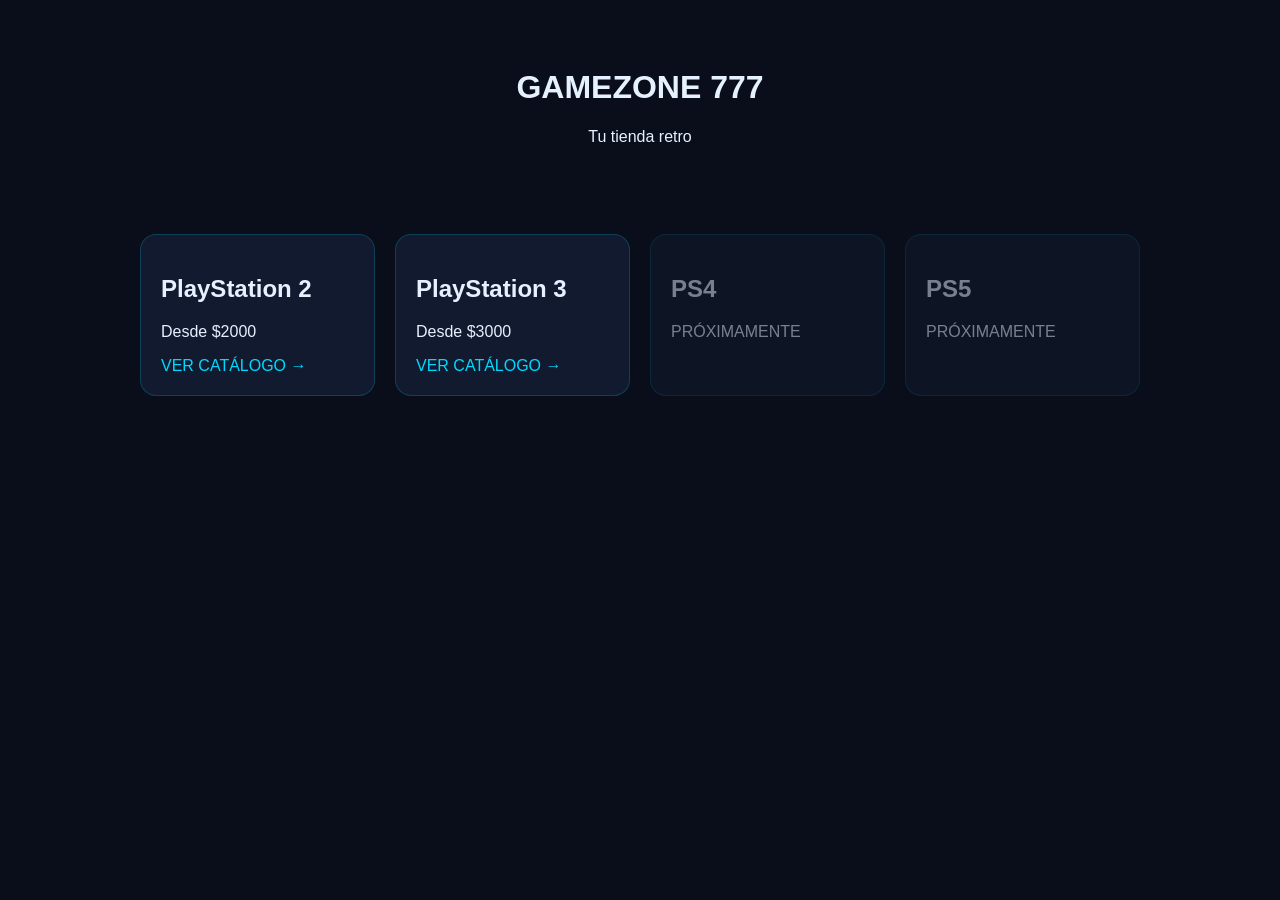
==== index.html @ ecc99ad9 "Update index.html" ====
<!DOCTYPE html>
<html lang="es">
<head>
<meta charset="UTF-8">
<meta name="viewport" content="width=device-width,initial-scale=1">
<title>GAMEZONE 777</title>
<link rel="stylesheet" href="css/style.css">
</head>
<body>
<div class="hero" style="padding:48px 24px;text-align:center">
<h1>GAMEZONE 777</h1>
<p>Tu tienda retro</p>
</div>
<div style="max-width:1000px;margin:0 auto;padding:24px;display:grid;grid-template-columns:repeat(auto-fit,minmax(220px,1fr));gap:20px">
<a href="catalogo-ps2.html" class="consola-card"><h2>PlayStation 2</h2><p>Desde $2000</p><span style="color:#00d9ff">VER CATÁLOGO →</span></a>
<a href="catalogo-ps3.html" class="consola-card"><h2>PlayStation 3</h2><p>Desde $3000</p><span style="color:#00d9ff">VER CATÁLOGO →</span></a>
<div class="consola-card disabled" style="opacity:.5"><h2>PS4</h2><p>PRÓXIMAMENTE</p></div>
<div class="consola-card disabled" style="opacity:.5"><h2>PS5</h2><p>PRÓXIMAMENTE</p></div>
</div>
</body>
</html>
---- css/style.css ----
:root{ --bg:#0a0e1a; --bg-card:#111a2f; --blue-elec:#00d9ff; --text:#e6f1ff; }
body{margin:0;background:var(--bg);color:var(--text);font-family:Inter,sans-serif}
.consola-card{background:var(--bg-card);border:1px solid rgba(0,217,255,.2);border-radius:16px;padding:20px;display:block;text-decoration:none;color:inherit}
.games-grid{display:grid;grid-template-columns:repeat(auto-fill,minmax(180px,1fr));gap:16px;padding:16px}
.game-card{background:var(--bg-card);border:1px solid rgba(255,255,255,.08);border-radius:12px;padding:12px}
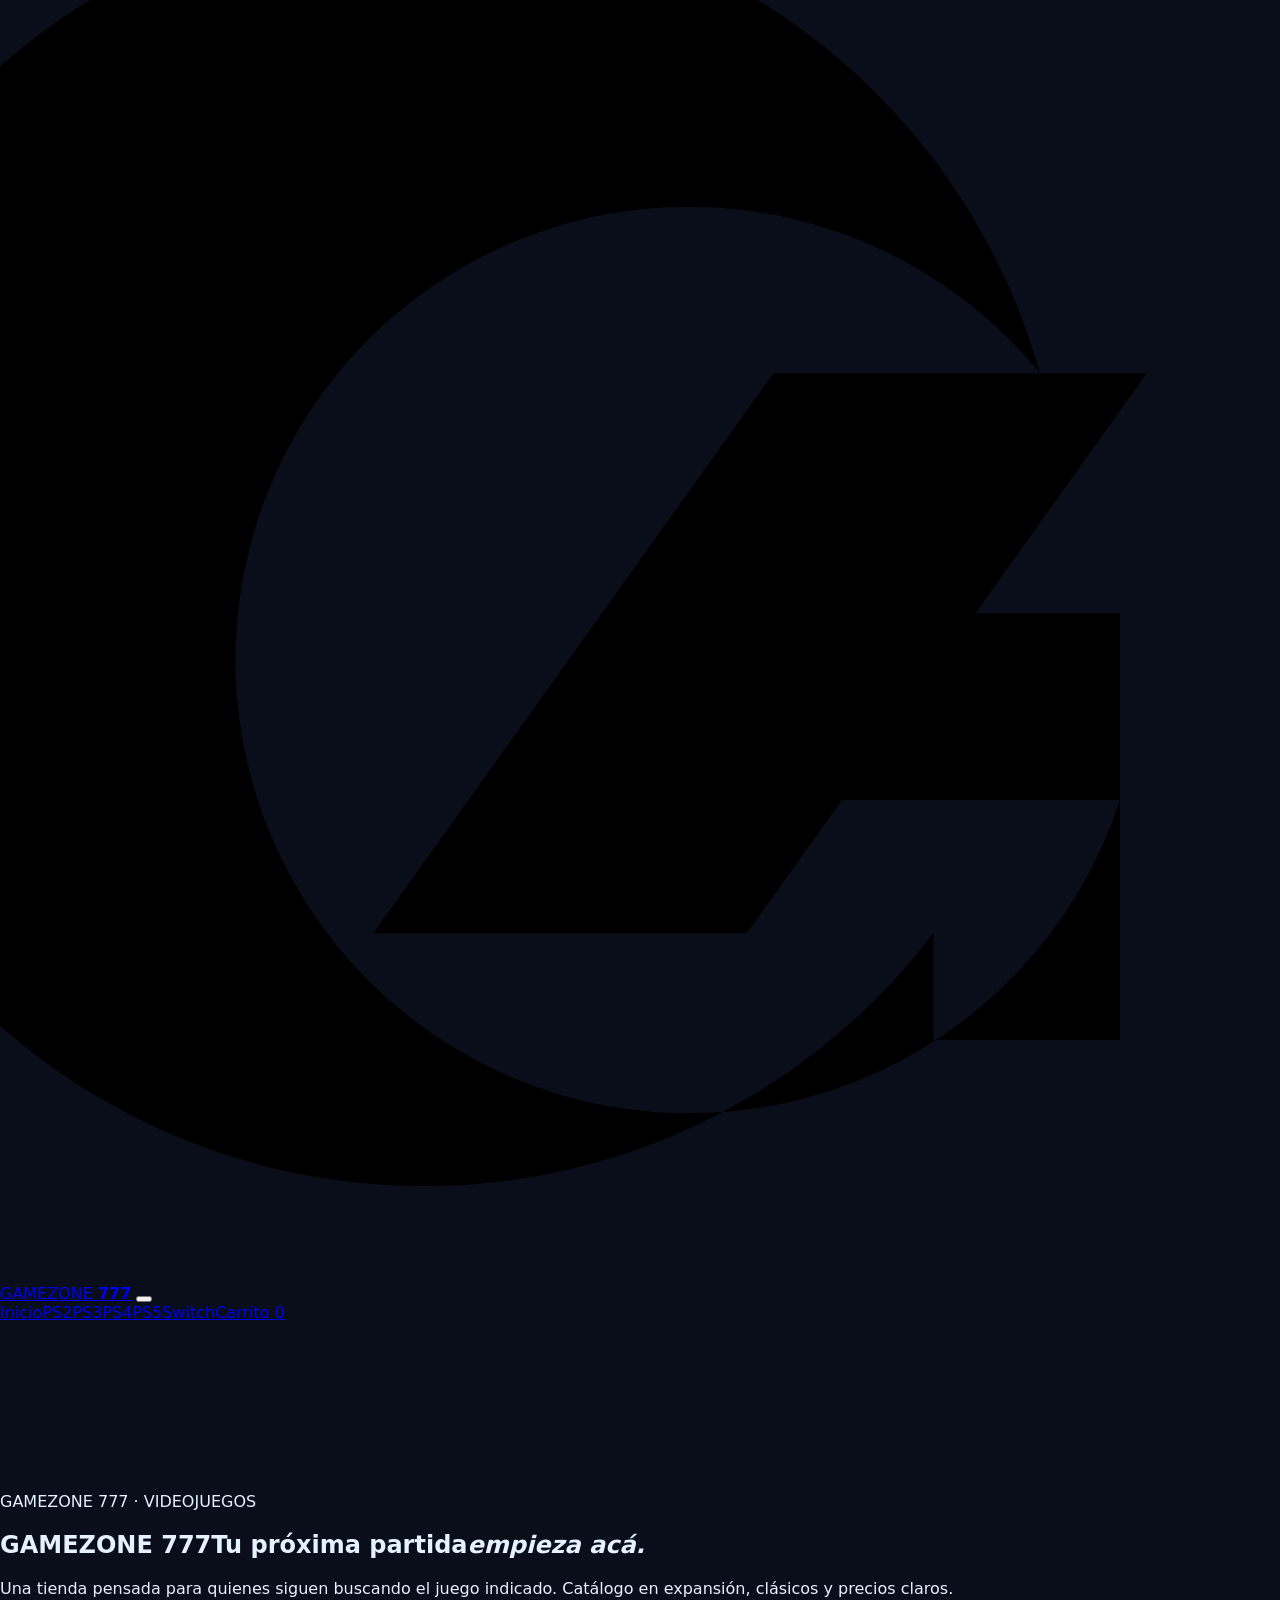
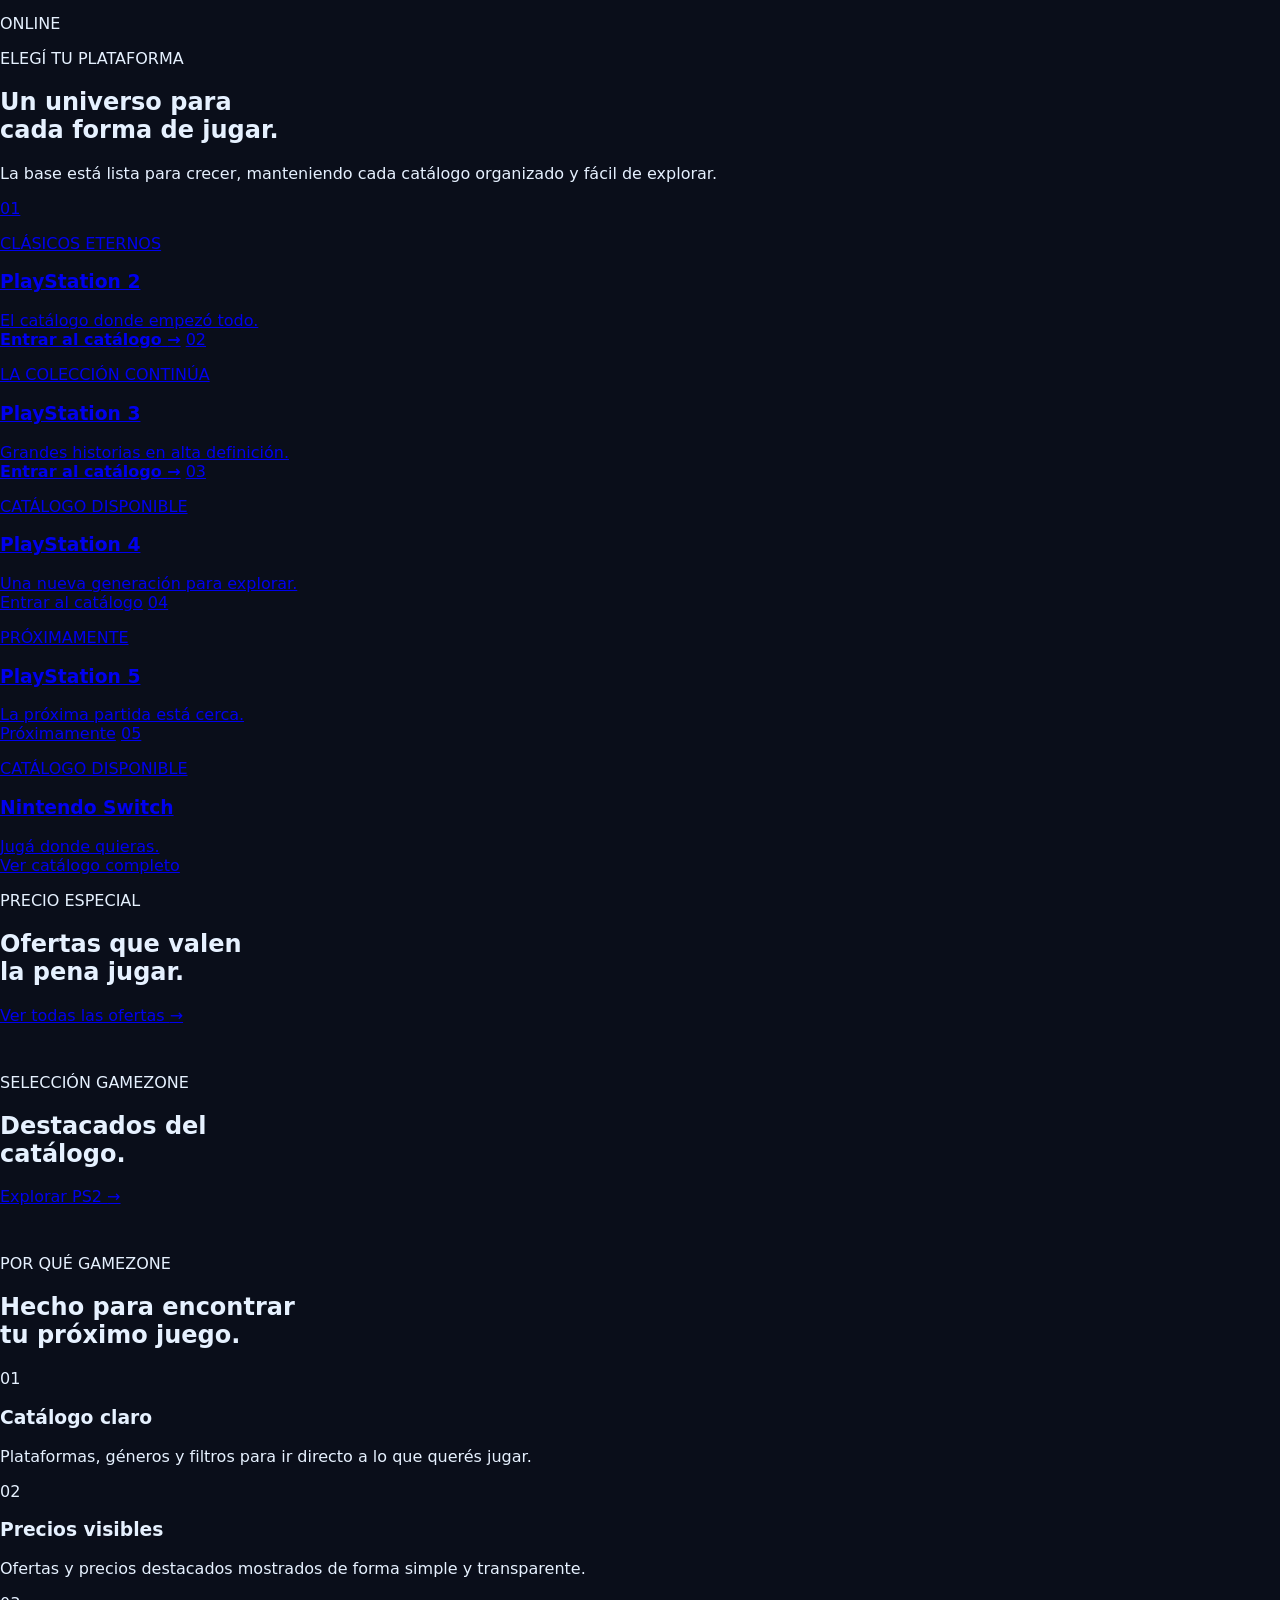
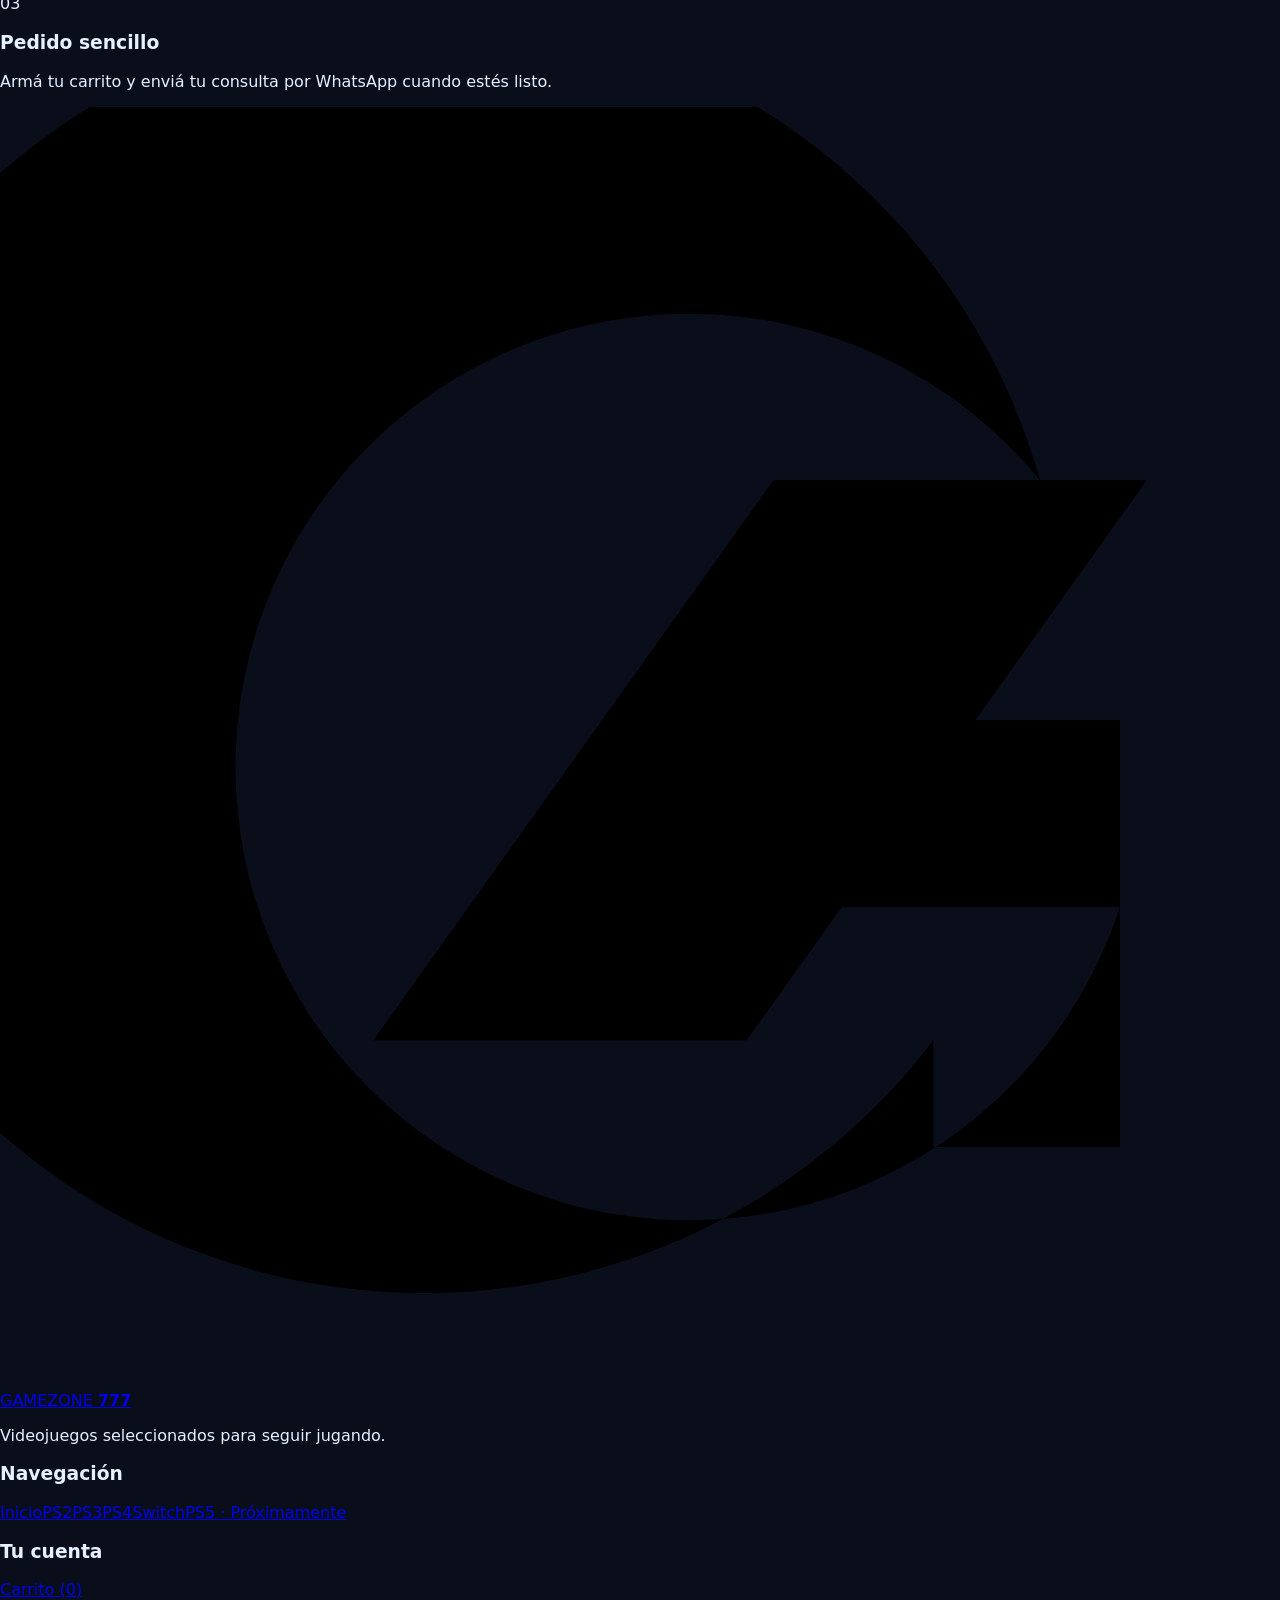
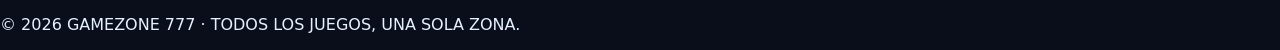
==== commit 48dd73c3: "Actualizar GameZone" ====
--- a/index.html
+++ b/index.html
@@ -1,21 +1,61 @@
 <!DOCTYPE html>
 <html lang="es">
 <head>
-<meta charset="UTF-8">
-<meta name="viewport" content="width=device-width,initial-scale=1">
-<title>GAMEZONE 777</title>
-<link rel="stylesheet" href="css/style.css">
+  <meta charset="UTF-8">
+  <meta name="viewport" content="width=device-width,initial-scale=1">
+  <meta name="description" content="GAMEZONE 777: videojuegos, ofertas y clásicos para PlayStation.">
+  <title>GAMEZONE 777 | Tu próxima partida empieza acá</title>
+  <link rel="stylesheet" href="css/style.css">
+  <link rel="stylesheet" href="css/platforms.css">
+  <link rel="stylesheet" href="css/media-fallbacks.css">
 </head>
-<body>
-<div class="hero" style="padding:48px 24px;text-align:center">
-<h1>GAMEZONE 777</h1>
-<p>Tu tienda retro</p>
-</div>
-<div style="max-width:1000px;margin:0 auto;padding:24px;display:grid;grid-template-columns:repeat(auto-fit,minmax(220px,1fr));gap:20px">
-<a href="catalogo-ps2.html" class="consola-card"><h2>PlayStation 2</h2><p>Desde $2000</p><span style="color:#00d9ff">VER CATÁLOGO →</span></a>
-<a href="catalogo-ps3.html" class="consola-card"><h2>PlayStation 3</h2><p>Desde $3000</p><span style="color:#00d9ff">VER CATÁLOGO →</span></a>
-<div class="consola-card disabled" style="opacity:.5"><h2>PS4</h2><p>PRÓXIMAMENTE</p></div>
-<div class="consola-card disabled" style="opacity:.5"><h2>PS5</h2><p>PRÓXIMAMENTE</p></div>
-</div>
+<body data-page="home">
+  <header class="site-header">
+    <a class="brand" href="index.html" aria-label="GAMEZONE 777, inicio"><svg class="brand-mark" viewBox="0 0 48 48" aria-hidden="true"><path d="M39 14A17 17 0 1 0 42 30H25V23h17v16h-7v-4A24 24 0 1 1 39 14Z"/><path d="M29 14h14L28 35H14l15-21Z"/></svg><span class="brand-word">GAMEZONE <b>777</b></span></a>
+    <button class="menu-toggle" data-menu-toggle aria-label="Abrir menú" aria-expanded="false"><span></span><span></span><span></span></button>
+    <nav class="main-nav" data-site-nav aria-label="Navegación principal"><a href="index.html">Inicio</a><a href="catalogo-ps2.html">PS2</a><a href="catalogo-ps3.html">PS3</a><a href="catalogo-ps4.html">PS4</a><a href="catalogo-ps5.html">PS5</a><a href="catalogo-switch.html">Switch</a><a class="cart-link" href="carrito.html">Carrito <span data-cart-count>0</span></a></nav>
+  </header>
+  <main>
+    <section class="hero hero-video-ready">
+      <video class="hero-video" autoplay muted loop playsinline aria-hidden="true"><source src="img/videos/gamezone-hero.mp4" type="video/mp4"></video>
+      <div class="hero-overlay"></div>
+      <div class="hero-content">
+        <p class="kicker">GAMEZONE 777 · VIDEOJUEGOS</p>
+        <h1 class="hero-title"><span class="hero-title__eyebrow">GAMEZONE 777</span><span class="hero-title__line">Tu próxima partida</span><em class="hero-title__line hero-title__accent">empieza acá.</em></h1>
+        <p>Una tienda pensada para quienes siguen buscando el juego indicado. Catálogo en expansión, clásicos y precios claros.</p>
+      </div>
+      <div class="hero-signal" aria-hidden="true"><i></i><i></i><i></i><span>ONLINE</span></div>
+    </section>
+
+    <section id="plataformas" class="section platforms-section">
+      <div class="section-heading"><div><p class="kicker">ELEGÍ TU PLATAFORMA</p><h2>Un universo para<br>cada forma de jugar.</h2></div><p class="section-copy">La base está lista para crecer, manteniendo cada catálogo organizado y fácil de explorar.</p></div>
+      <div class="platform-grid">
+        <a class="platform-card platform-ps2 platform-active" href="catalogo-ps2.html"><span class="platform-media" aria-hidden="true"></span><span class="platform-art" aria-hidden="true"></span><span class="platform-index">01</span><div class="platform-copy"><p>CLÁSICOS ETERNOS</p><h3>PlayStation 2</h3><span>El catálogo donde empezó todo.</span></div><b class="platform-button">Entrar al catálogo <span>→</span></b></a>
+        <a class="platform-card platform-ps3 platform-active" href="catalogo-ps3.html"><span class="platform-media" aria-hidden="true"></span><span class="platform-art" aria-hidden="true"></span><span class="platform-index">02</span><div class="platform-copy"><p>LA COLECCIÓN CONTINÚA</p><h3>PlayStation 3</h3><span>Grandes historias en alta definición.</span></div><b class="platform-button">Entrar al catálogo <span>→</span></b></a>
+        <a class="platform-card platform-ps4 platform-active" href="catalogo-ps4.html"><span class="platform-media" aria-hidden="true"></span><span class="platform-art" aria-hidden="true"></span><span class="platform-index">03</span><div class="platform-copy"><p>CATÁLOGO DISPONIBLE</p><h3>PlayStation 4</h3><span>Una nueva generación para explorar.</span></div><span class="platform-availability">Entrar al catálogo</span></a>
+        <a href="#plataformas" class="platform-card platform-ps5 is-soon"><span class="platform-media" aria-hidden="true"></span><span class="platform-art" aria-hidden="true"></span><span class="platform-index">04</span><div class="platform-copy"><p>PRÓXIMAMENTE</p><h3>PlayStation 5</h3><span>La próxima partida está cerca.</span></div><span class="platform-availability">Próximamente</span></a>
+        <a href="catalogo-switch.html" class="platform-card platform-switch platform-active"><span class="platform-media" aria-hidden="true"></span><span class="platform-art" aria-hidden="true"></span><span class="platform-index">05</span><div class="platform-copy"><p>CATÁLOGO DISPONIBLE</p><h3>Nintendo Switch</h3><span>Jugá donde quieras.</span></div><span class="platform-availability">Ver catálogo completo</span></a>
+      </div>
+    </section>
+
+    <section id="ofertas" class="section offers-section">
+      <div class="section-heading"><div><p class="kicker">PRECIO ESPECIAL</p><h2>Ofertas que valen<br>la pena jugar.</h2></div><a href="catalogo-ps2.html" class="inline-link">Ver todas las ofertas <span>→</span></a></div>
+      <div id="offer-games" class="games-grid games-grid-featured"></div>
+    </section>
+
+    <section id="destacados" class="section section-dark">
+      <div class="section-heading"><div><p class="kicker">SELECCIÓN GAMEZONE</p><h2>Destacados del<br>catálogo.</h2></div><a href="catalogo-ps2.html" class="inline-link">Explorar PS2 <span>→</span></a></div>
+      <div id="featured-games" class="games-grid games-grid-featured"></div>
+    </section>
+
+    <section class="section why-section"><div class="section-heading"><div><p class="kicker">POR QUÉ GAMEZONE</p><h2>Hecho para encontrar<br>tu próximo juego.</h2></div></div><div class="why-grid"><article><span>01</span><h3>Catálogo claro</h3><p>Plataformas, géneros y filtros para ir directo a lo que querés jugar.</p></article><article><span>02</span><h3>Precios visibles</h3><p>Ofertas y precios destacados mostrados de forma simple y transparente.</p></article><article><span>03</span><h3>Pedido sencillo</h3><p>Armá tu carrito y enviá tu consulta por WhatsApp cuando estés listo.</p></article></div></section>
+  </main>
+  <footer class="site-footer">
+    <div class="footer-brand"><a class="brand" href="index.html"><svg class="brand-mark" viewBox="0 0 48 48" aria-hidden="true"><path d="M39 14A17 17 0 1 0 42 30H25V23h17v16h-7v-4A24 24 0 1 1 39 14Z"/><path d="M29 14h14L28 35H14l15-21Z"/></svg><span class="brand-word">GAMEZONE <b>777</b></span></a><p>Videojuegos seleccionados para seguir jugando.</p></div>
+    <div><h3>Navegación</h3><a href="index.html">Inicio</a><a href="catalogo-ps2.html">PS2</a><a href="catalogo-ps3.html">PS3</a><a href="catalogo-ps4.html">PS4</a><a href="catalogo-switch.html">Switch</a><a href="catalogo-ps5.html">PS5 · Próximamente</a></div><div><h3>Tu cuenta</h3><a href="carrito.html">Carrito (<span data-cart-count>0</span>)</a></div>
+    <p class="footer-bottom">© 2026 GAMEZONE 777 · TODOS LOS JUEGOS, UNA SOLA ZONA.</p>
+  </footer>
+  <script src="js/config.js"></script>
+  <script src="data/catalogo-masivo.js"></script><script src="js/store.js"></script><script src="data/ps2.js"></script><script src="data/ps3.js"></script><script src="data/ps4.js"></script><script src="data/switch.js"></script><script src="js/app.js"></script>
 </body>
 </html>
--- a/css/style.css
+++ b/css/style.css
@@ -1,5 +1,6 @@
-:root{ --bg:#0a0e1a; --bg-card:#111a2f; --blue-elec:#00d9ff; --text:#e6f1ff; }
-body{margin:0;background:var(--bg);color:var(--text);font-family:Inter,sans-serif}
-.consola-card{background:var(--bg-card);border:1px solid rgba(0,217,255,.2);border-radius:16px;padding:20px;display:block;text-decoration:none;color:inherit}
+:root{--bg:#0a0e1a;--bg-card:#111a2f;--blue-elec:#00d9ff;--text:#e6f1ff}
+*{box-sizing:border-box}body{margin:0;background:var(--bg);color:var(--text);font-family:system-ui}
+.consola-card{background:var(--bg-card);border:1px solid rgba(0,217,255,.2);border-radius:16px;padding:20px;display:block;color:inherit;text-decoration:none}
 .games-grid{display:grid;grid-template-columns:repeat(auto-fill,minmax(180px,1fr));gap:16px;padding:16px}
-.game-card{background:var(--bg-card);border:1px solid rgba(255,255,255,.08);border-radius:12px;padding:12px}
+.game-card{background:var(--bg-card);border-radius:12px;padding:12px;border:1px solid rgba(255,255,255,.08)}
+.game-card img{width:100%;aspect-ratio:3/4;object-fit:cover;border-radius:8px;background:#000}
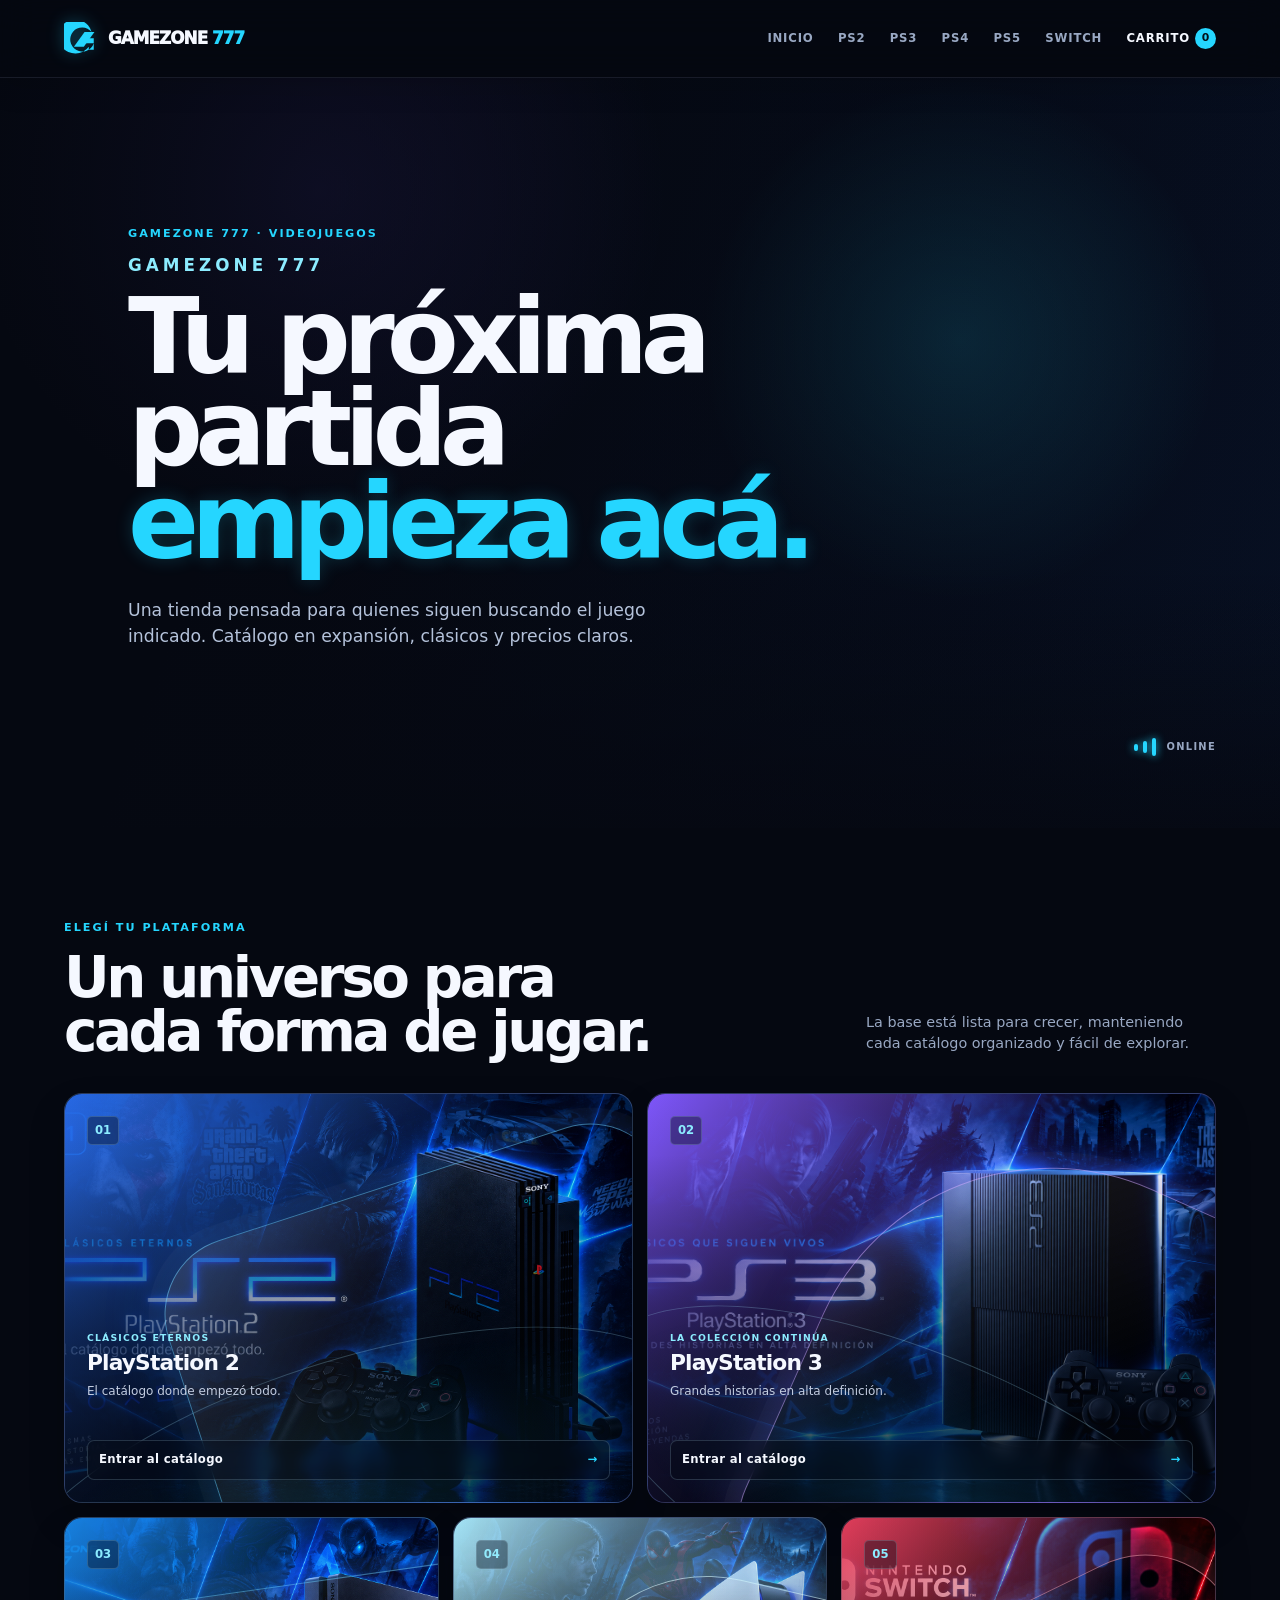
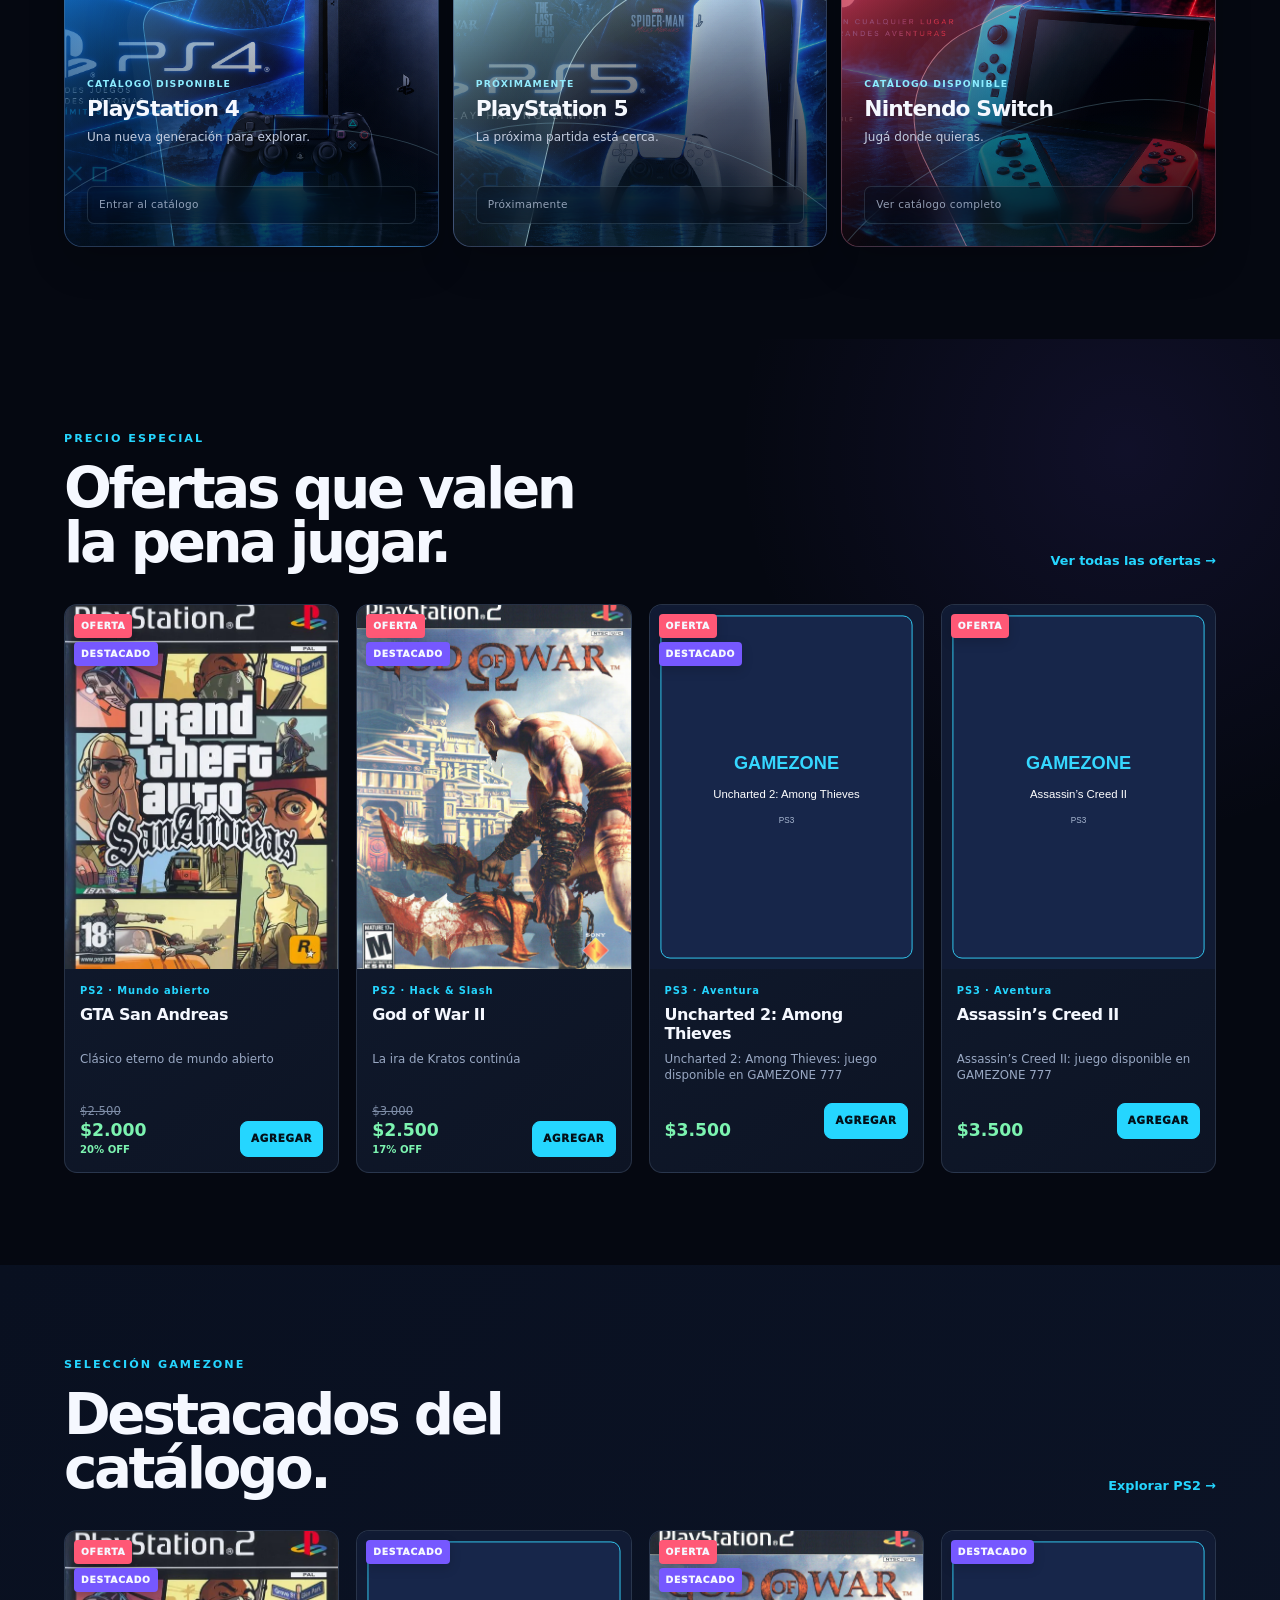
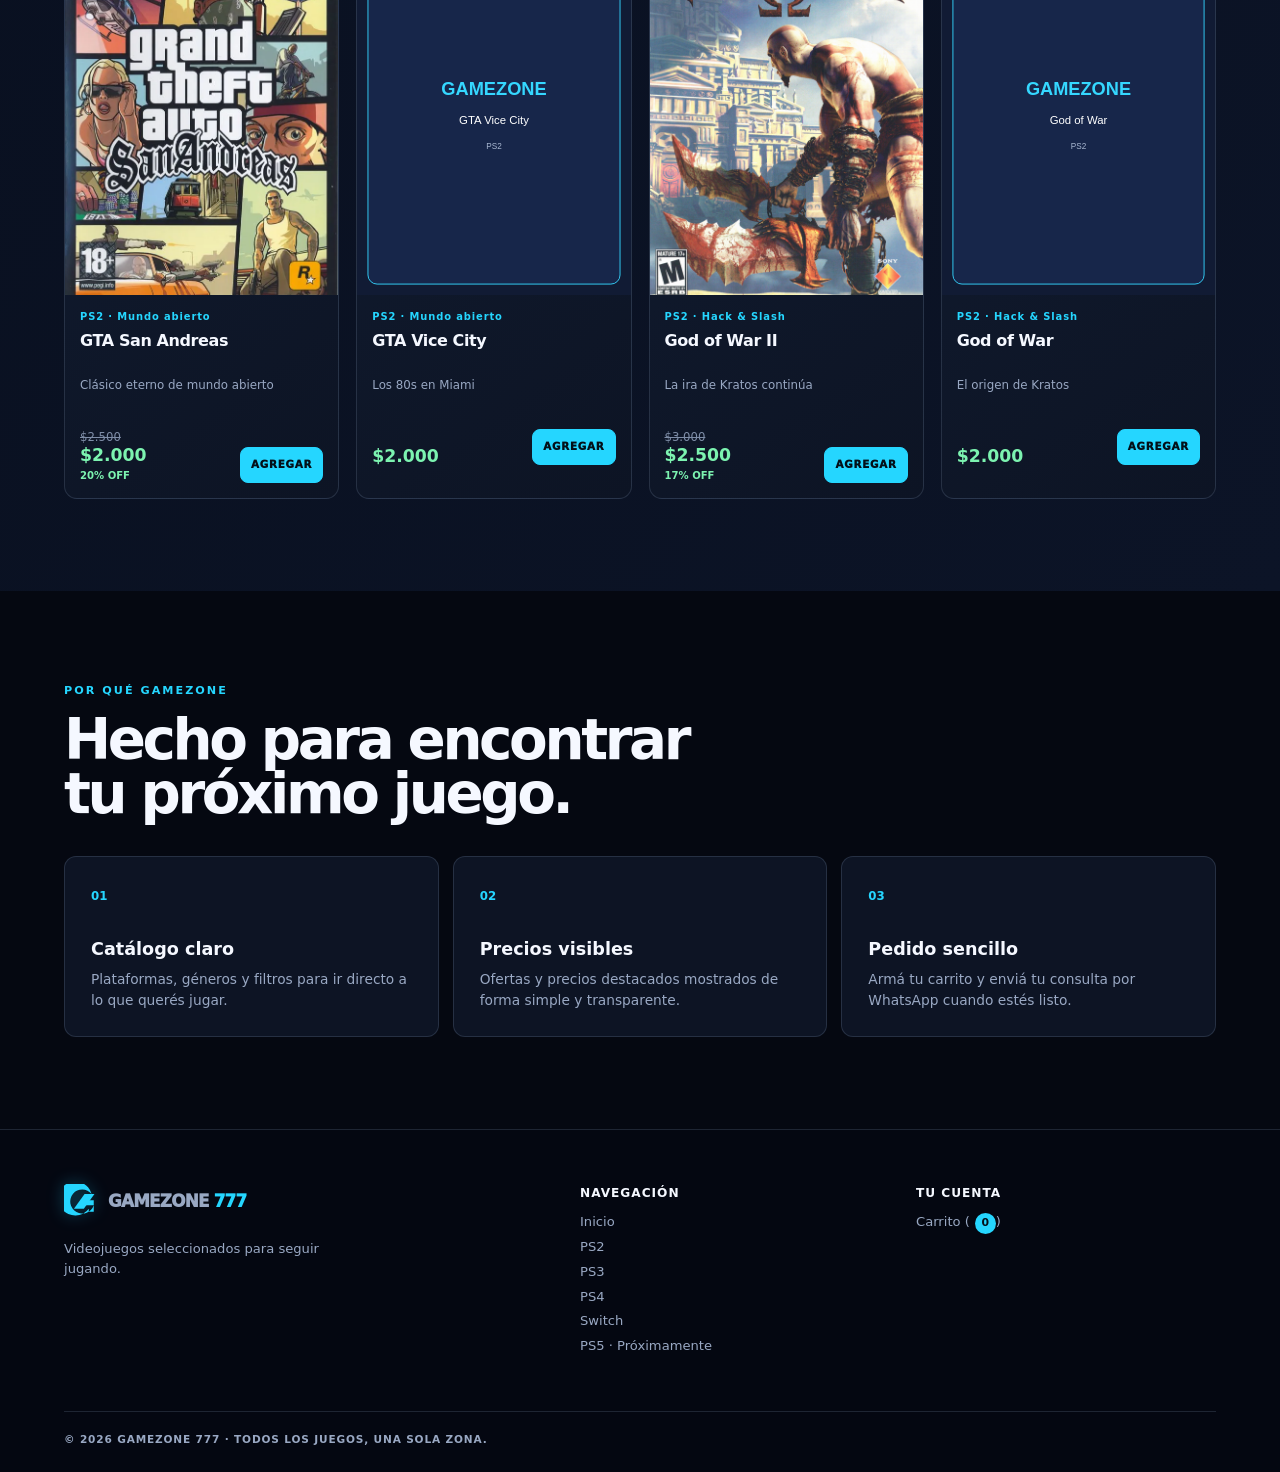
==== commit 164fc973: "Update index.html" ====
--- a/index.html
+++ b/index.html
@@ -17,7 +17,16 @@
   </header>
   <main>
     <section class="hero hero-video-ready">
-      <video class="hero-video" autoplay muted loop playsinline aria-hidden="true"><source src="img/videos/gamezone-hero.mp4" type="video/mp4"></video>
+      <video
+  class="hero-video"
+  autoplay
+  muted
+  loop
+  playsinline
+  webkit-playsinline
+  preload="metadata"
+  aria-hidden="true"
+>><source src="img/videos/gamezone-hero.mp4" type="video/mp4"></video>
       <div class="hero-overlay"></div>
       <div class="hero-content">
         <p class="kicker">GAMEZONE 777 · VIDEOJUEGOS</p>
--- a/css/style.css
+++ b/css/style.css
@@ -1,6 +1,49 @@
-:root{--bg:#0a0e1a;--bg-card:#111a2f;--blue-elec:#00d9ff;--text:#e6f1ff}
-*{box-sizing:border-box}body{margin:0;background:var(--bg);color:var(--text);font-family:system-ui}
-.consola-card{background:var(--bg-card);border:1px solid rgba(0,217,255,.2);border-radius:16px;padding:20px;display:block;color:inherit;text-decoration:none}
-.games-grid{display:grid;grid-template-columns:repeat(auto-fill,minmax(180px,1fr));gap:16px;padding:16px}
-.game-card{background:var(--bg-card);border-radius:12px;padding:12px;border:1px solid rgba(255,255,255,.08)}
-.game-card img{width:100%;aspect-ratio:3/4;object-fit:cover;border-radius:8px;background:#000}
+:root{--bg:#050811;--ink:#080d19;--panel:#0d1424;--panel-2:#111c31;--line:rgba(190,216,255,.14);--text:#f5f8ff;--muted:#99a8c3;--cyan:#25d6ff;--cyan-soft:#8cecff;--blue:#3079ff;--violet:#7658ff;--green:#7cf3b0;--red:#ff5876;--radius:16px}*{box-sizing:border-box}html{scroll-behavior:smooth}body{margin:0;background:var(--bg);color:var(--text);font-family:Inter,ui-sans-serif,system-ui,-apple-system,BlinkMacSystemFont,"Segoe UI",sans-serif;line-height:1.5}a{color:inherit;text-decoration:none}button,input{font:inherit}button{border:0}.site-header{height:78px;position:sticky;top:0;z-index:30;display:flex;align-items:center;justify-content:space-between;padding:0 clamp(18px,5vw,86px);border-bottom:1px solid rgba(190,216,255,.1);background:rgba(5,8,17,.7);backdrop-filter:blur(18px)}.brand{display:inline-flex;align-items:center;gap:10px;font-weight:950;letter-spacing:-.06em;white-space:nowrap}.brand-mark{width:34px;height:34px;fill:var(--cyan);filter:drop-shadow(0 0 8px rgba(37,214,255,.32))}.brand-word{font-size:1.05rem}.brand-word b{color:var(--cyan);font-weight:950}.main-nav{display:flex;align-items:center;gap:clamp(14px,1.9vw,29px);font-size:.73rem;font-weight:850;text-transform:uppercase;letter-spacing:.07em;color:var(--muted)}.main-nav a{transition:color .2s}.main-nav a:hover,.main-nav .is-current{color:var(--cyan-soft)}.cart-link{display:flex;align-items:center;color:var(--text)!important}.cart-link span,[data-cart-count]{display:inline-grid;place-items:center;min-width:21px;height:21px;margin-left:5px;padding:0 5px;border-radius:999px;background:var(--cyan);color:#031019;font-size:.68rem;font-weight:900;letter-spacing:0}.menu-toggle{display:none;width:42px;height:42px;background:transparent;cursor:pointer}.menu-toggle span{display:block;width:21px;height:2px;margin:4px auto;background:var(--text);transition:.2s}.hero{position:relative;min-height:min(750px,calc(100vh - 78px));display:flex;align-items:center;isolation:isolate;overflow:hidden;padding:100px clamp(18px,10vw,170px);background:radial-gradient(circle at 75% 35%,rgba(37,214,255,.19),transparent 24%),radial-gradient(circle at 25% 15%,rgba(118,88,255,.2),transparent 30%),linear-gradient(110deg,#050811 24%,#081227 100%)}.hero:after{content:"";position:absolute;inset:auto 0 0;height:150px;background:linear-gradient(transparent,var(--bg));z-index:-1}.hero-video{position:absolute;z-index:-3;inset:0;width:100%;height:100%;object-fit:cover;opacity:.38}.hero-overlay{position:absolute;z-index:-2;inset:0;background:linear-gradient(90deg,rgba(5,8,17,.92) 3%,rgba(5,8,17,.63) 54%,rgba(5,8,17,.45)),linear-gradient(0deg,var(--bg),transparent 30%)}.hero-content{position:relative;max-width:790px;animation:hero-in .8s both}.kicker{margin:0 0 14px;color:var(--cyan);font-size:.7rem;font-weight:900;letter-spacing:.18em}.hero h1,.catalog-hero h1{margin:0;line-height:.88;letter-spacing:-.075em;font-size:clamp(3.7rem,8.2vw,8.4rem)}.hero h1 span{display:block;margin-bottom:18px;color:var(--cyan-soft);font-size:clamp(.78rem,1.5vw,1.05rem);letter-spacing:.24em;line-height:1}.hero h1 em{font-style:normal;color:var(--cyan)}.hero-content>p:not(.kicker),.catalog-hero>p:not(.kicker){max-width:560px;margin:30px 0;color:#b4c2da;font-size:1.08rem}.hero-actions{display:flex;flex-wrap:wrap;gap:12px}.button{display:inline-flex;justify-content:center;align-items:center;min-height:46px;padding:12px 20px;border:1px solid var(--cyan);border-radius:8px;background:var(--cyan);color:#031019;font-size:.76rem;font-weight:950;text-transform:uppercase;letter-spacing:.07em;cursor:pointer;transition:transform .2s,box-shadow .2s,background .2s}.button:hover{transform:translateY(-2px);background:#a0edff;box-shadow:0 9px 24px rgba(37,214,255,.16)}.button-ghost{background:rgba(12,24,45,.4);border-color:var(--line);color:var(--text)}.button-ghost:hover{color:var(--cyan);background:var(--panel)}.hero-signal{position:absolute;right:clamp(22px,5vw,85px);bottom:72px;display:flex;align-items:center;gap:5px;color:var(--muted);font-size:.62rem;font-weight:900;letter-spacing:.13em}.hero-signal i{width:4px;border-radius:2px;background:var(--cyan);box-shadow:0 0 9px var(--cyan);animation:pulse 1.4s infinite}.hero-signal i:nth-child(1){height:7px}.hero-signal i:nth-child(2){height:12px;animation-delay:.16s}.hero-signal i:nth-child(3){height:18px;animation-delay:.32s}.hero-signal span{margin-left:5px}.section,.catalog-result{padding:92px clamp(18px,5vw,86px)}.section-dark{background:linear-gradient(130deg,#091020,#0c1427)}.section-heading{display:flex;align-items:end;justify-content:space-between;gap:35px;max-width:1420px;margin:0 auto 34px}.section-heading h2,.catalog-cta h2{margin:0;font-size:clamp(2.2rem,4.4vw,4.25rem);letter-spacing:-.06em;line-height:.96}.section-copy{max-width:350px;margin:0 0 4px;color:var(--muted);font-size:.9rem}.inline-link{color:var(--cyan);font-size:.8rem;font-weight:900;white-space:nowrap}.inline-link span{transition:transform .2s;display:inline-block}.inline-link:hover span{transform:translateX(4px)}.platform-grid{display:grid;grid-template-columns:repeat(5,1fr);gap:12px;max-width:1420px;margin:auto}.platform-card{position:relative;isolation:isolate;min-height:315px;overflow:hidden;display:flex;flex-direction:column;justify-content:space-between;padding:22px;border:1px solid var(--line);border-radius:var(--radius);background-color:var(--panel);background-image:linear-gradient(180deg,rgba(4,7,14,.05),rgba(4,7,14,.92) 90%),var(--platform-image);background-size:cover;background-position:center;color:var(--text)}.platform-card:before{content:"";position:absolute;z-index:-1;inset:0;background:linear-gradient(145deg,var(--platform-tint),transparent 56%);opacity:.6}.platform-card:after{content:"";position:absolute;z-index:-1;inset:-10%;background-image:var(--platform-image);background-size:cover;background-position:center;opacity:.2;transition:transform .6s ease}.platform-active:hover:after{transform:scale(1.06)}.platform-active:hover{border-color:rgba(37,214,255,.7)}.platform-index{color:var(--cyan-soft);font-size:.73rem;font-weight:900}.platform-card p{margin:0 0 5px;color:var(--cyan-soft);font-size:.61rem;font-weight:900;letter-spacing:.13em}.platform-card h3{margin:0;font-size:clamp(1.1rem,1.7vw,1.55rem);letter-spacing:-.04em;line-height:1.02}.platform-card b{font-size:.73rem}.platform-card b span{margin-left:4px;color:var(--cyan)}.platform-ps2{--platform-tint:#2651a9;--platform-image:url("../img/platforms/ps2.webp")}.platform-ps3{--platform-tint:#663eff;--platform-image:url("../img/platforms/ps3.webp")}.platform-ps4{--platform-tint:#0f71c8;--platform-image:url("../img/platforms/ps4.webp")}.platform-ps5{--platform-tint:#8eb5d2;--platform-image:url("../img/platforms/ps5.webp")}.platform-switch{--platform-tint:#df263e;--platform-image:url("../img/platforms/switch.webp")}.is-soon{opacity:.66}.offers-section{background:radial-gradient(circle at 88% 12%,rgba(118,88,255,.1),transparent 28%)}.games-grid{display:grid;grid-template-columns:repeat(auto-fill,minmax(220px,1fr));gap:17px;max-width:1420px;margin:auto}.games-grid-featured{grid-template-columns:repeat(4,1fr)}.game-card{overflow:hidden;border:1px solid var(--line);border-radius:13px;background:linear-gradient(145deg,var(--panel-2),var(--panel));transition:transform .25s,border-color .25s,box-shadow .25s}.game-card:hover{transform:translateY(-6px);border-color:rgba(37,214,255,.54);box-shadow:0 18px 34px rgba(0,0,0,.25)}.cover-wrap{position:relative;aspect-ratio:3/4;overflow:hidden;background:#101b33}.cover-wrap img{width:100%;height:100%;display:block;object-fit:cover;transition:transform .5s ease}.game-card:hover .cover-wrap img{transform:scale(1.045)}.tag{position:absolute;left:9px;margin:0;padding:5px 7px;border-radius:4px;font-size:.58rem;font-weight:950;letter-spacing:.08em}.cover-wrap .tag:nth-of-type(1){top:9px}.cover-wrap .tag:nth-of-type(2){top:37px}.cover-wrap .tag:nth-of-type(3){top:65px}.tag-offer{background:var(--red)}.tag-featured{background:var(--violet)}.tag-top{background:var(--green);color:#062318}.game-info{padding:15px}.eyebrow{margin:0;color:var(--cyan);font-size:.62rem;font-weight:900;letter-spacing:.09em}.game-info h3{min-height:38px;margin:7px 0 8px;font-size:1rem;letter-spacing:-.025em;line-height:1.17}.game-description{min-height:37px;margin:0;color:var(--muted);font-size:.74rem;line-height:1.35}.price-row{display:flex;align-items:end;justify-content:space-between;gap:10px;margin-top:14px}.price-row strong{display:block;color:var(--green);font-size:1.08rem;line-height:1.05}.old-price{display:block;color:#7e8da7;font-size:.73rem;text-decoration:line-through}.price-row small{display:block;margin-top:3px;color:var(--green);font-size:.63rem;font-weight:900}.button-small{min-height:36px;padding:8px 10px;font-size:.65rem}.catalog-cta{display:flex;align-items:center;justify-content:space-between;gap:30px;padding:75px clamp(18px,10vw,170px);background:linear-gradient(110deg,#0f1d3c,#0a1020 72%);border-top:1px solid var(--line);border-bottom:1px solid var(--line)}.why-grid{display:grid;grid-template-columns:repeat(3,1fr);gap:14px;max-width:1420px;margin:auto}.why-grid article{padding:26px;border:1px solid var(--line);border-radius:12px;background:var(--panel)}.why-grid span{color:var(--cyan);font-size:.74rem;font-weight:900}.why-grid h3{margin:29px 0 7px;font-size:1.1rem}.why-grid p{margin:0;color:var(--muted);font-size:.86rem}.catalog-page,.cart-page{min-height:calc(100vh - 78px)}.catalog-hero{padding:72px clamp(18px,10vw,170px);background:radial-gradient(circle at 75% 30%,rgba(37,214,255,.13),transparent 25%),linear-gradient(115deg,#081027,#080c17)}.catalog-hero h1{font-size:clamp(3.5rem,6vw,6.5rem)}.catalog-controls{display:grid;grid-template-columns:1.3fr 1fr 1fr;gap:22px;padding:25px clamp(18px,5vw,86px);border-top:1px solid var(--line);border-bottom:1px solid var(--line);background:rgba(13,20,36,.72)}.search-wrap label,.filter-group>span{display:block;margin-bottom:8px;color:var(--muted);font-size:.68rem;font-weight:900;letter-spacing:.08em;text-transform:uppercase}.search-wrap input{width:100%;border:1px solid var(--line);border-radius:8px;outline:0;padding:12px 13px;background:#080e1e;color:var(--text)}.search-wrap input:focus{border-color:var(--cyan)}.chips{display:flex;flex-wrap:wrap;gap:6px}.filter-chip{padding:7px 10px;border:1px solid var(--line);border-radius:999px;background:#090f20;color:var(--muted);font-size:.72rem;cursor:pointer;transition:.2s}.filter-chip:hover,.filter-chip.is-active{border-color:var(--cyan);background:var(--cyan);color:#06101c}.catalog-result{padding-top:32px}.result-bar{display:flex;justify-content:space-between;align-items:center;max-width:1420px;margin:0 auto 18px;color:var(--muted);font-size:.83rem}.result-bar a{color:var(--cyan);font-weight:900}.load-more{text-align:center;padding-top:32px}.empty-state{grid-column:1/-1;padding:43px;border:1px dashed var(--line);border-radius:12px;color:var(--muted);text-align:center}.cart-layout{display:grid;grid-template-columns:minmax(0,1fr) 330px;gap:28px;padding:45px clamp(18px,8vw,140px)}.cart-item{display:grid;grid-template-columns:76px 1fr auto;align-items:center;gap:15px;padding:13px;border-bottom:1px solid var(--line)}.cart-item:first-child{border-top:1px solid var(--line)}.cart-item img{width:76px;height:98px;border-radius:8px;background:var(--panel);object-fit:cover}.cart-copy{display:grid;gap:4px}.cart-copy span{color:var(--muted);font-size:.75rem}.cart-copy b{color:var(--cyan);font-size:.82rem}.cart-actions{display:grid;justify-items:end;gap:7px}.quantity-control{display:flex;align-items:center;gap:9px}.quantity-control button{width:25px;height:25px;border:1px solid var(--line);border-radius:5px;background:var(--panel-2);color:var(--text);cursor:pointer}.text-button{padding:0;background:none;color:var(--red);font-size:.72rem;cursor:pointer}.cart-summary{height:max-content;position:sticky;top:100px;padding:22px;border:1px solid var(--line);border-radius:13px;background:var(--panel)}.cart-summary h2{margin:0 0 17px;font-size:1.4rem}.cart-total{display:flex;justify-content:space-between;margin-bottom:13px;padding:16px 0;border-top:1px solid var(--line)}.cart-total strong{color:var(--green);font-size:1.35rem}.button-full{width:100%;margin-bottom:9px}.cart-summary .inline-link{display:block;margin-top:11px;text-align:center}.site-footer{display:grid;grid-template-columns:1.6fr 1fr 1fr;gap:36px;padding:54px clamp(18px,5vw,86px) 25px;border-top:1px solid var(--line);background:#040711;color:var(--muted);font-size:.82rem}.footer-brand p{max-width:255px;margin:15px 0}.site-footer h3{margin:0 0 10px;color:var(--text);font-size:.76rem;text-transform:uppercase;letter-spacing:.08em}.site-footer>div:not(.footer-brand) a{display:block;margin:5px 0}.site-footer a:hover{color:var(--cyan)}.footer-bottom{grid-column:1/-1;margin:14px 0 0;padding-top:20px;border-top:1px solid var(--line);font-size:.66rem;font-weight:800;letter-spacing:.08em}.compact-footer{display:flex;align-items:center;justify-content:space-between;padding:28px clamp(18px,5vw,86px)}.compact-footer .footer-bottom{display:none}@keyframes hero-in{from{opacity:0;transform:translateY(16px)}to{opacity:1;transform:none}}@keyframes pulse{50%{opacity:.25;transform:scaleY(.65)}}@media(max-width:1040px){.platform-grid{grid-template-columns:repeat(3,1fr)}.platform-card{min-height:260px}.games-grid-featured{grid-template-columns:repeat(3,1fr)}.catalog-controls{grid-template-columns:1fr 1fr}.search-wrap{grid-column:1/-1}}@media(max-width:720px){.site-header{height:67px;padding:0 17px}.menu-toggle{display:block;z-index:2}.main-nav{position:absolute;top:67px;left:0;right:0;display:none;flex-direction:column;align-items:stretch;gap:0;padding:11px 17px 17px;border-bottom:1px solid var(--line);background:rgba(5,8,17,.97);box-shadow:0 16px 30px rgba(0,0,0,.25)}.main-nav.is-open{display:flex}.main-nav a{padding:12px 4px;border-bottom:1px solid rgba(190,216,255,.08)}.cart-link{justify-content:space-between}.hero{min-height:610px;padding:84px 21px 110px}.hero-content{max-width:390px}.hero h1{font-size:clamp(3.45rem,15vw,5.1rem)}.hero h1 span{font-size:.66rem}.hero-content>p:not(.kicker){font-size:.96rem}.hero-signal{right:21px;bottom:45px}.section,.catalog-result{padding:63px 17px}.section-heading{align-items:flex-start;flex-direction:column;gap:13px;margin-bottom:25px}.section-copy{font-size:.85rem}.platform-grid{grid-template-columns:1fr 1fr;gap:9px}.platform-card{min-height:205px;padding:15px}.platform-card h3{font-size:1.1rem}.platform-card p{font-size:.52rem}.platform-card b{font-size:.63rem}.games-grid,.games-grid-featured{grid-template-columns:repeat(2,minmax(0,1fr));gap:9px}.game-info{padding:11px}.game-info h3{min-height:auto;font-size:.88rem}.game-description{min-height:0;font-size:.69rem}.price-row{align-items:stretch;flex-direction:column}.button-small{width:100%}.catalog-cta{align-items:flex-start;flex-direction:column;padding:55px 17px}.why-grid{grid-template-columns:1fr}.why-grid article{padding:20px}.catalog-hero{padding:52px 17px}.catalog-controls{grid-template-columns:1fr;padding:21px 17px}.search-wrap{grid-column:auto}.cart-layout{grid-template-columns:1fr;padding:28px 17px}.cart-summary{position:static}.cart-item{grid-template-columns:58px 1fr;gap:10px}.cart-item img{width:58px;height:76px}.cart-actions{grid-column:2;grid-template-columns:1fr 1fr;justify-items:start}.cart-actions .text-button{justify-self:end}.site-footer{grid-template-columns:1fr 1fr;gap:25px;padding:38px 17px 22px}.footer-brand{grid-column:1/-1}.compact-footer{display:flex;align-items:center;padding:25px 17px}.compact-footer p{display:none}}@media(prefers-reduced-motion:reduce){*,*:before,*:after{scroll-behavior:auto!important;animation-duration:.01ms!important;transition-duration:.01ms!important}}
+
+
+/* =========================================================
+   GAMEZONE 777 — PULIDO FINAL VISUAL
+   Capa segura: solo estilos, sin alterar la lógica JS.
+   ========================================================= */
+:root{
+  --gz-shadow: 0 18px 55px rgba(0,0,0,.28);
+  --gz-glow: 0 0 0 1px rgba(37,214,255,.12), 0 0 28px rgba(37,214,255,.08);
+}
+::selection{background:var(--cyan);color:#04101b}
+:focus-visible{outline:2px solid var(--cyan);outline-offset:4px}
+.site-header{box-shadow:0 8px 30px rgba(0,0,0,.14)}
+.brand{transition:transform .2s ease,filter .2s ease}
+.brand:hover{transform:translateY(-1px);filter:drop-shadow(0 0 12px rgba(37,214,255,.18))}
+.main-nav a{position:relative;transition:color .2s ease}
+.main-nav a:after{content:"";position:absolute;left:0;right:100%;bottom:-5px;height:2px;background:var(--cyan);transition:right .2s ease}
+.main-nav a:hover{color:var(--cyan-soft)}
+.main-nav a:hover:after{right:0}
+.hero{isolation:isolate}
+.hero:after{display:none!important}
+.button,.button-small,.button-primary,.button-secondary,.text-button{transition:transform .2s ease,box-shadow .2s ease,background .2s ease,border-color .2s ease}
+.button:hover,.button-small:hover,.button-primary:hover,.button-secondary:hover{transform:translateY(-2px);box-shadow:0 10px 25px rgba(0,0,0,.22)}
+.platform-card,.game-card,.why-grid article,.catalog-cta{transition:transform .25s ease,box-shadow .25s ease,border-color .25s ease}
+.platform-card:hover,.game-card:hover{transform:translateY(-5px);box-shadow:var(--gz-shadow),var(--gz-glow);border-color:rgba(37,214,255,.38)}
+.game-card{overflow:hidden}
+.game-card img{transition:transform .45s ease,filter .45s ease}
+.game-card:hover img{transform:scale(1.045);filter:saturate(1.08)}
+.game-info h3{letter-spacing:-.025em}
+.badge,.tag,.game-badge{box-shadow:0 4px 12px rgba(0,0,0,.16)}
+.catalog-controls,.cart-summary{box-shadow:var(--gz-shadow)}
+input,select{transition:border-color .2s ease,box-shadow .2s ease}
+input:focus,select:focus{border-color:var(--cyan)!important;box-shadow:0 0 0 3px rgba(37,214,255,.1)}
+.site-footer a{transition:color .2s ease}
+.site-footer a:hover{color:var(--cyan-soft)}
+@media(max-width:720px){
+  .platforms-section .platform-card{min-height:220px}
+  .game-card:hover{transform:translateY(-2px)}
+  .game-card:hover img{transform:none}
+  .main-nav a:after{display:none}
+}
+@media(prefers-reduced-motion:reduce){
+  .brand,.main-nav a,.button,.button-small,.button-primary,.button-secondary,.text-button,
+  .platform-card,.game-card,.why-grid article,.catalog-cta,.game-card img{transition:none!important}
+}
+
+/* Correccion: ocultar el circulo decorativo fijo del hero */
+.hero::after{display:none!important;}
--- a/css/platforms.css
+++ b/css/platforms.css
@@ -0,0 +1,28 @@
+/* Capa visual exclusiva de plataformas. Las rutas quedan listas para assets reales. */
+.platforms-section .platform-grid{grid-template-columns:repeat(12,minmax(0,1fr));gap:14px}
+.platforms-section .platform-card{isolation:isolate;min-height:330px;padding:22px;grid-column:span 4;border:1px solid rgba(179,217,255,.18);border-radius:18px;background:var(--fallback);box-shadow:inset 0 1px 0 rgba(255,255,255,.06),0 18px 36px rgba(0,0,0,.18);opacity:1}
+.platforms-section .platform-ps2,.platforms-section .platform-ps3{grid-column:span 6;min-height:410px}
+.platforms-section .platform-card:before{z-index:-2;background:linear-gradient(180deg,rgba(3,7,15,.02) 15%,rgba(3,7,15,.68) 88%),linear-gradient(130deg,var(--glow),transparent 52%);opacity:1}
+.platforms-section .platform-card:after{z-index:-1;inset:auto -14% -34%;height:68%;border:1px solid rgba(169,235,255,.24);border-radius:50%;background:radial-gradient(ellipse,rgba(37,214,255,.11),transparent 67%);opacity:1;transform:rotate(var(--tilt))}
+.platform-media{position:absolute;z-index:-3;inset:0;background-image:linear-gradient(180deg,transparent,rgba(3,7,15,.36)),var(--platform-image);background-size:cover;background-position:center;opacity:1;filter:brightness(1.1) contrast(1.06) saturate(1.08);transition:transform .7s cubic-bezier(.2,.75,.2,1),opacity .3s,filter .3s}
+.platform-active:hover .platform-media{transform:scale(1.065);opacity:1;filter:brightness(1.16) contrast(1.08) saturate(1.12)}
+.platform-art{position:absolute;z-index:-1;top:19%;right:-18%;width:92%;aspect-ratio:1;border:1px solid var(--art-line);border-radius:var(--art-radius);background:linear-gradient(135deg,rgba(255,255,255,.13),transparent 45%);box-shadow:0 0 0 16px rgba(255,255,255,.025),0 0 60px var(--art-glow);transform:rotate(var(--art-rotate));transition:transform .65s cubic-bezier(.2,.75,.2,1)}
+.platform-active:hover .platform-art{transform:rotate(calc(var(--art-rotate) + 4deg)) translate(-7px,-8px)}
+.platform-index{position:relative;align-self:flex-start;padding:5px 7px;border:1px solid rgba(181,233,255,.2);border-radius:5px;background:rgba(5,11,24,.4);backdrop-filter:blur(8px)}
+.platform-copy{position:relative;margin-top:auto}
+.platform-card .platform-copy p{margin:0 0 7px;font-size:.58rem;color:var(--cyan-soft)}
+.platform-card .platform-copy h3{font-size:clamp(1.15rem,1.7vw,1.65rem)}
+.platform-copy>span{display:block;min-height:39px;margin-top:9px;color:#c2cce0;font-size:.75rem;line-height:1.35}
+.platform-button,.platform-availability{position:relative;display:flex;align-items:center;justify-content:space-between;gap:8px;margin-top:18px;padding:10px 11px;border:1px solid rgba(181,233,255,.18);border-radius:7px;background:rgba(5,10,21,.44);backdrop-filter:blur(7px);font-size:.66rem;letter-spacing:.03em}
+.platform-button span{margin:0!important;transition:transform .2s}.platform-active:hover .platform-button span{transform:translateX(4px)}
+.platform-availability{color:#aebbd1;opacity:.82}
+.platform-ps2{--fallback:radial-gradient(circle at 73% 20%,#2a6ce7 0,transparent 39%),linear-gradient(140deg,#071329,#111c48);--glow:#286be9;--tilt:-18deg;--art-line:rgba(107,206,255,.53);--art-radius:15%;--art-rotate:-18deg;--art-glow:rgba(23,129,255,.25);--platform-image:url("../img/platforms/ps2.webp")}
+.platform-ps3{--fallback:radial-gradient(circle at 70% 20%,#8f5cff 0,transparent 38%),linear-gradient(145deg,#120d31,#161b4d);--glow:#8058ff;--tilt:24deg;--art-line:rgba(202,165,255,.55);--art-radius:48% 16%;--art-rotate:24deg;--art-glow:rgba(128,88,255,.3);--platform-image:url("../img/platforms/ps3.webp")}
+.platform-ps4{--fallback:radial-gradient(circle at 77% 20%,#1b9eff 0,transparent 36%),linear-gradient(140deg,#06142c,#0c2b55);--glow:#1784e6;--tilt:-8deg;--art-line:rgba(113,212,255,.5);--art-radius:7%;--art-rotate:-8deg;--art-glow:rgba(20,144,245,.3);--platform-image:url("../img/platforms/ps4.webp")}
+.platform-ps5{--fallback:radial-gradient(circle at 75% 20%,#9beeff 0,transparent 34%),linear-gradient(145deg,#111b34,#25365c);--glow:#a4eaff;--tilt:13deg;--art-line:rgba(206,248,255,.62);--art-radius:44% 8%;--art-rotate:13deg;--art-glow:rgba(125,219,255,.32);--platform-image:url("../img/platforms/ps5.webp")}
+.platform-switch{--fallback:radial-gradient(circle at 78% 22%,#ff566c 0,transparent 38%),linear-gradient(145deg,#270c1a,#5a1525);--glow:#e43e5b;--tilt:-26deg;--art-line:rgba(255,162,178,.55);--art-radius:28%;--art-rotate:-26deg;--art-glow:rgba(255,65,93,.24);--platform-image:url("../img/platforms/switch.webp")}
+.platforms-section .is-soon{filter:saturate(.92)}
+.platforms-section .is-soon .platform-media{opacity:.72}
+@media(max-width:1040px){.platforms-section .platform-grid{grid-template-columns:repeat(6,minmax(0,1fr))}.platforms-section .platform-card{grid-column:span 2;min-height:310px}.platforms-section .platform-ps2,.platforms-section .platform-ps3{grid-column:span 3;min-height:360px}}
+@media(max-width:720px){.platforms-section .platform-grid{grid-template-columns:repeat(2,minmax(0,1fr));gap:10px}.platforms-section .platform-card,.platforms-section .platform-ps2,.platforms-section .platform-ps3{grid-column:span 1;min-height:245px;padding:14px}.platforms-section .platform-card:nth-child(5){grid-column:span 2;min-height:215px}.platforms-section .platform-art{top:15%;right:-28%;width:112%}.platform-copy>span{min-height:34px;font-size:.66rem}.platform-card .platform-copy h3{font-size:1.02rem}.platform-button,.platform-availability{margin-top:11px;padding:8px;font-size:.56rem}.platforms-section .platform-card:nth-child(5) .platform-art{width:60%;right:0;top:2%}}
+@media(max-width:390px){.platforms-section .platform-grid{grid-template-columns:1fr}.platforms-section .platform-card,.platforms-section .platform-ps2,.platforms-section .platform-ps3,.platforms-section .platform-card:nth-child(5){grid-column:span 1;min-height:245px}.platforms-section .platform-card:nth-child(5) .platform-art{width:92%;right:-18%;top:15%}}
--- a/css/media-fallbacks.css
+++ b/css/media-fallbacks.css
@@ -0,0 +1,24 @@
+/* El hero mantiene el fondo CSS de style.css cuando no hay video local. */
+/*
+ * El video no puede usar un z-index negativo: la seccion .hero crea un
+ * contexto de apilado y, en ese caso, quedaria detras de su propio fondo.
+ * Estas capas lo dejan visible sin afectar la legibilidad del contenido.
+ */
+.hero{isolation:isolate}
+.hero-video{z-index:0;pointer-events:none;opacity:.62}
+.hero-overlay{z-index:1;pointer-events:none}
+.hero-overlay{background:linear-gradient(90deg,rgba(5,8,17,.78) 3%,rgba(5,8,17,.43) 54%,rgba(5,8,17,.2)),linear-gradient(0deg,rgba(5,8,17,.82),transparent 35%)}
+
+.hero-content,.hero-signal{z-index:2}
+.hero-title__line{display:block;margin:0!important;color:var(--text)!important;font-size:inherit!important;letter-spacing:inherit!important;line-height:inherit!important;opacity:0;transform:translateY(20px);will-change:opacity,transform;animation:hero-title-reveal .8s cubic-bezier(.22,.8,.25,1) forwards}
+.hero-title__line:nth-of-type(2){animation-delay:.08s}
+.hero-title__accent{color:var(--cyan)!important;animation-delay:.18s;text-shadow:0 0 18px rgba(37,214,255,.2)}
+@keyframes hero-title-reveal{to{opacity:1;transform:translateY(0)}}
+.hero-video.is-unavailable{display:none}
+@media (max-width:720px){
+  .hero-video{object-position:center}
+}
+@media (prefers-reduced-motion: reduce){
+  .hero-video{display:none}
+  .hero-title__line{animation:none;opacity:1;transform:none}
+}
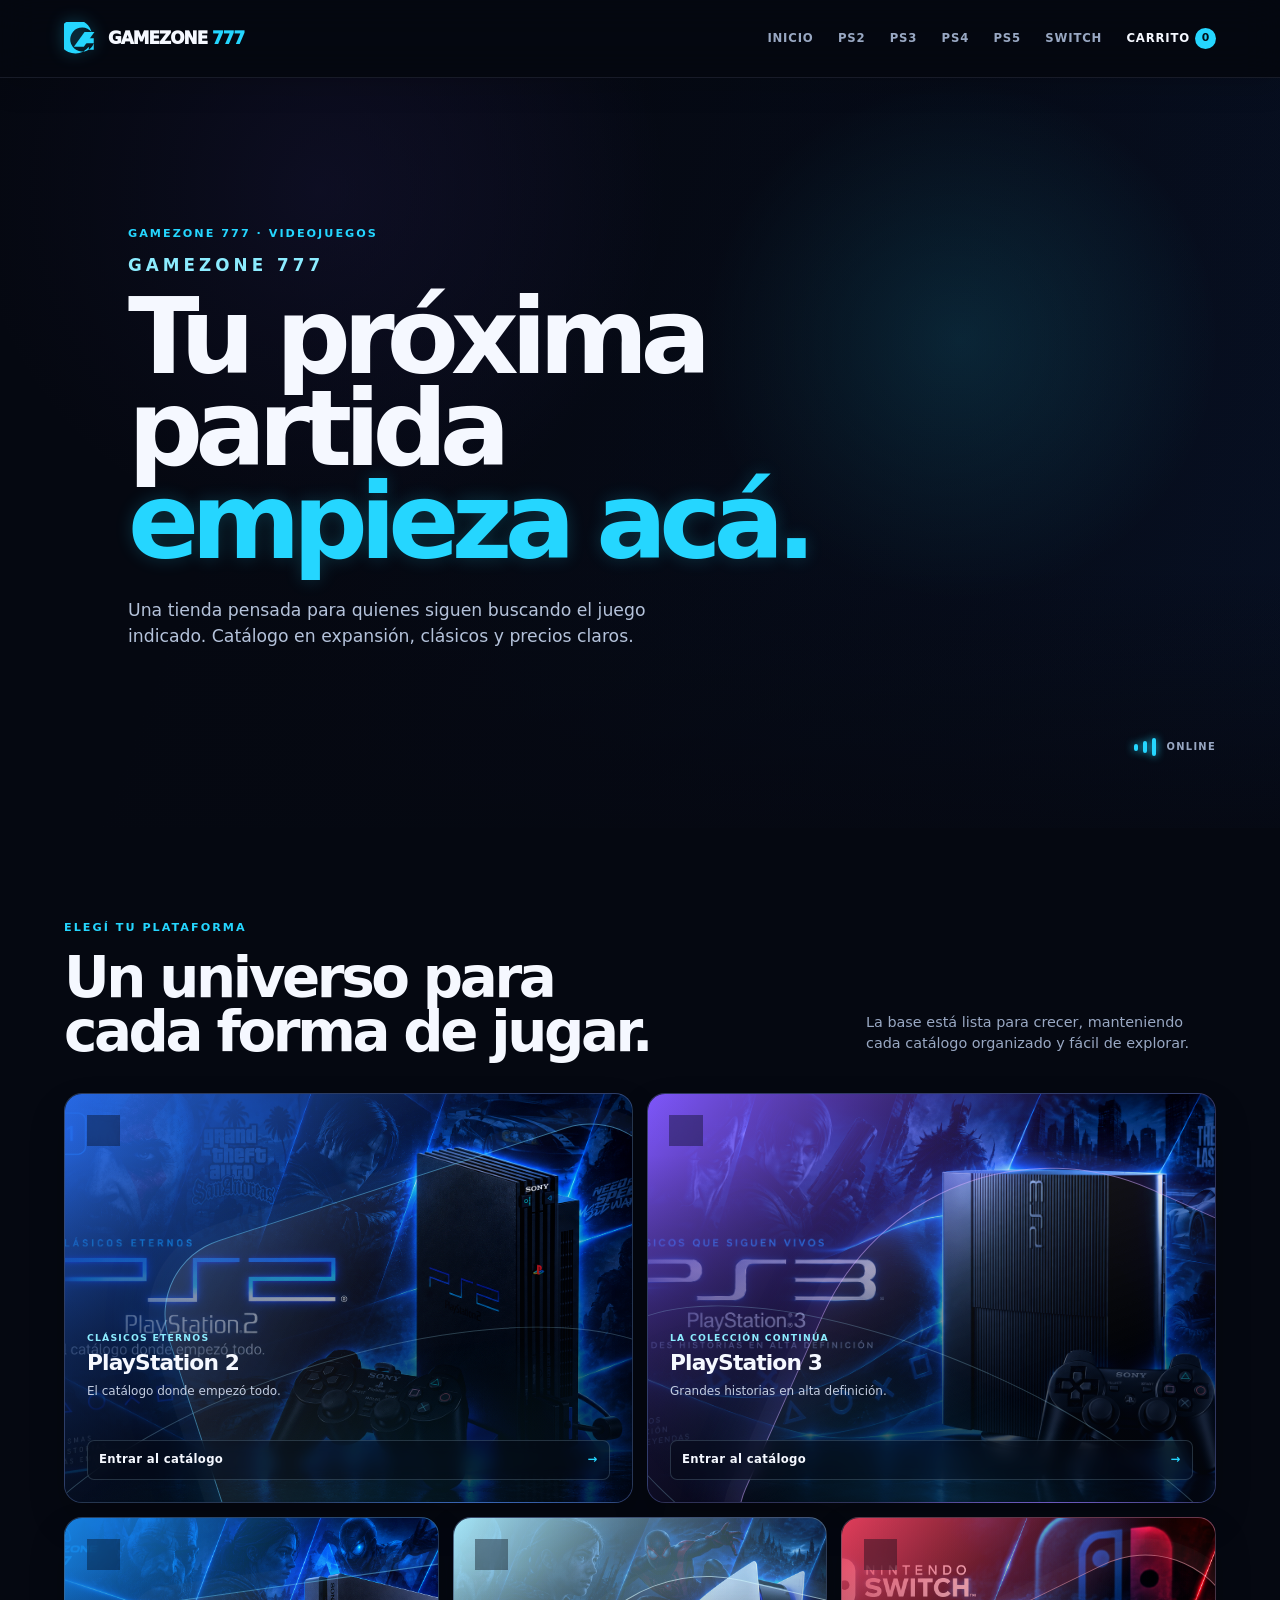
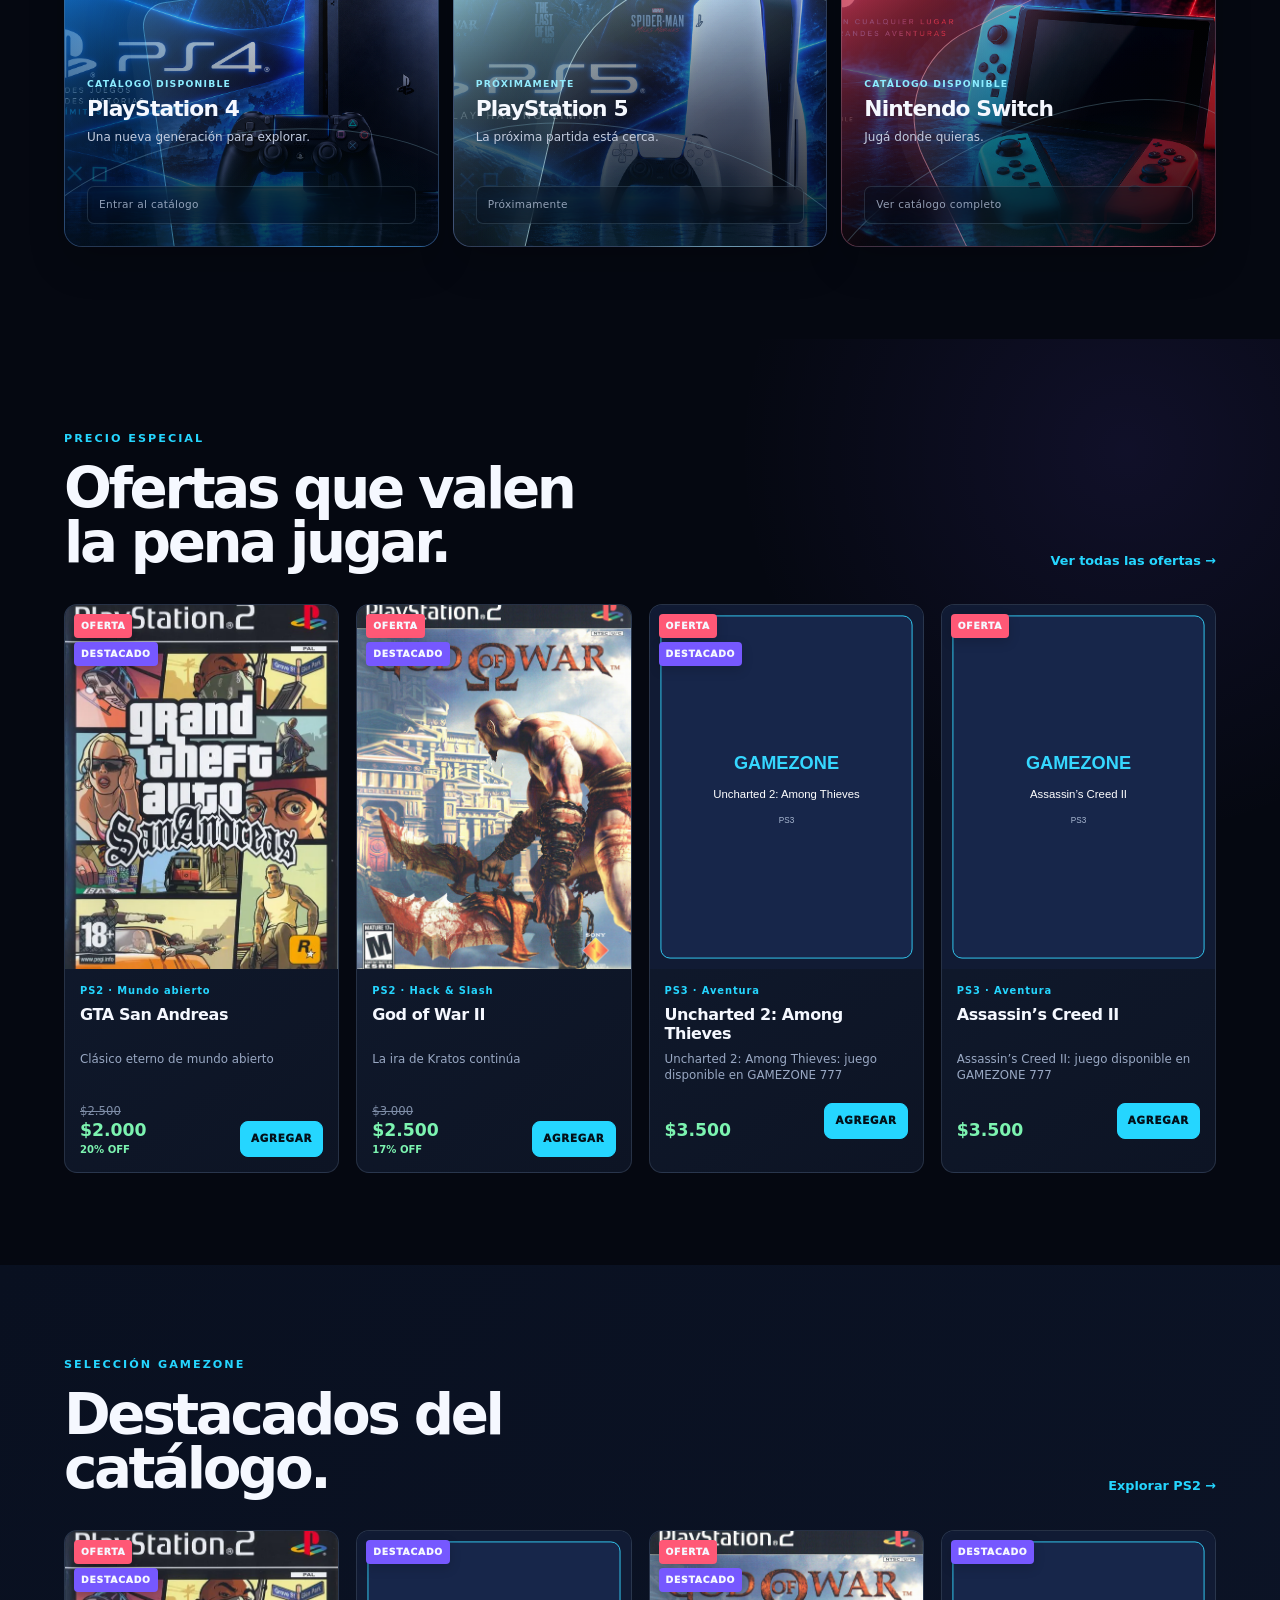
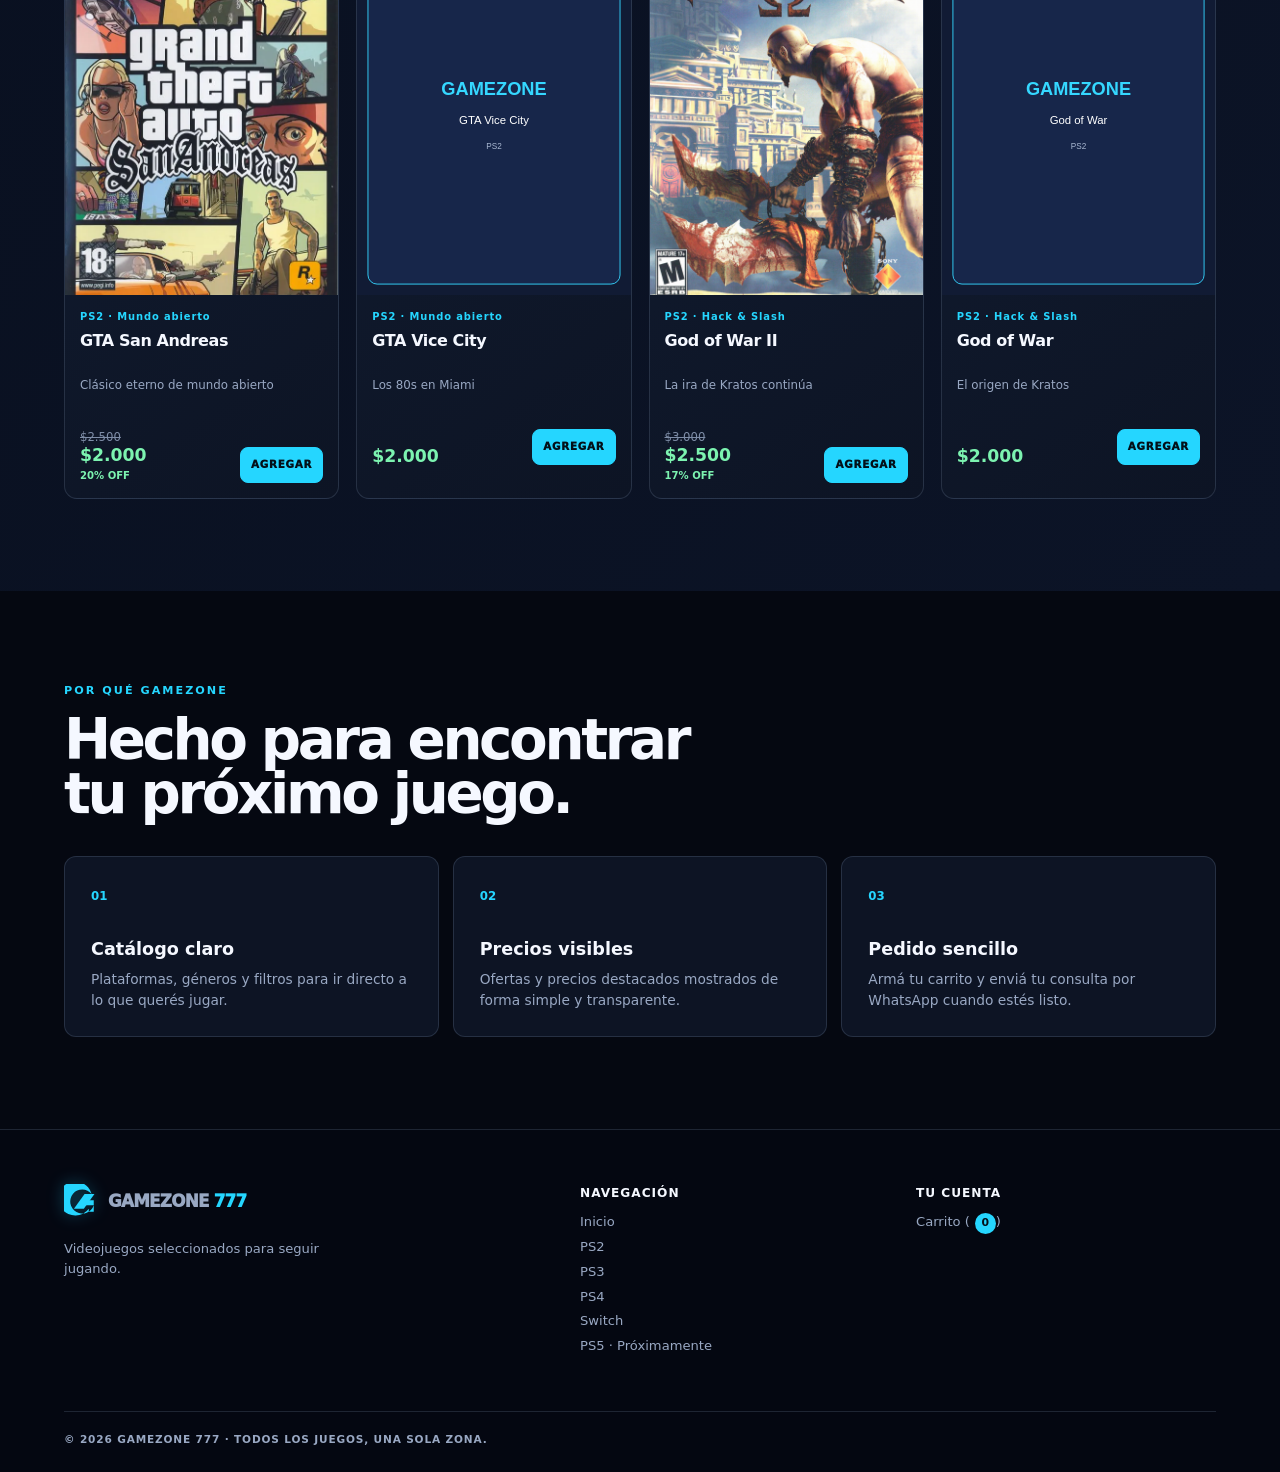
==== commit 2677fd3a: "fix video mobile compatibility" ====
--- a/index.html
+++ b/index.html
@@ -1,70 +1,643 @@
+
 <!DOCTYPE html>
 <html lang="es">
 <head>
   <meta charset="UTF-8">
-  <meta name="viewport" content="width=device-width,initial-scale=1">
-  <meta name="description" content="GAMEZONE 777: videojuegos, ofertas y clásicos para PlayStation.">
+  <meta name="viewport" content="width=device-width, initial-scale=1">
+
+  <meta
+    name="description"
+    content="GAMEZONE 777: videojuegos, ofertas y clásicos para PlayStation."
+  >
+
   <title>GAMEZONE 777 | Tu próxima partida empieza acá</title>
+
   <link rel="stylesheet" href="css/style.css">
   <link rel="stylesheet" href="css/platforms.css">
   <link rel="stylesheet" href="css/media-fallbacks.css">
 </head>
+
 <body data-page="home">
+
+  <!-- ENCABEZADO -->
   <header class="site-header">
-    <a class="brand" href="index.html" aria-label="GAMEZONE 777, inicio"><svg class="brand-mark" viewBox="0 0 48 48" aria-hidden="true"><path d="M39 14A17 17 0 1 0 42 30H25V23h17v16h-7v-4A24 24 0 1 1 39 14Z"/><path d="M29 14h14L28 35H14l15-21Z"/></svg><span class="brand-word">GAMEZONE <b>777</b></span></a>
-    <button class="menu-toggle" data-menu-toggle aria-label="Abrir menú" aria-expanded="false"><span></span><span></span><span></span></button>
-    <nav class="main-nav" data-site-nav aria-label="Navegación principal"><a href="index.html">Inicio</a><a href="catalogo-ps2.html">PS2</a><a href="catalogo-ps3.html">PS3</a><a href="catalogo-ps4.html">PS4</a><a href="catalogo-ps5.html">PS5</a><a href="catalogo-switch.html">Switch</a><a class="cart-link" href="carrito.html">Carrito <span data-cart-count>0</span></a></nav>
+
+    <a
+      class="brand"
+      href="index.html"
+      aria-label="GAMEZONE 777, inicio"
+    >
+      <svg
+        class="brand-mark"
+        viewBox="0 0 48 48"
+        aria-hidden="true"
+      >
+        <path d="M39 14A17 17 0 1 0 42 30H25V23h17v16h-7v-4A24 24 0 1 1 39 14Z"/>
+        <path d="M29 14h14L28 35H14l15-21Z"/>
+      </svg>
+
+      <span class="brand-word">
+        GAMEZONE <b>777</b>
+      </span>
+    </a>
+
+    <button
+      class="menu-toggle"
+      data-menu-toggle
+      aria-label="Abrir menú"
+      aria-expanded="false"
+      type="button"
+    >
+      <span></span>
+      <span></span>
+      <span></span>
+    </button>
+
+    <nav
+      class="main-nav"
+      data-site-nav
+      aria-label="Navegación principal"
+    >
+      <a href="index.html">Inicio</a>
+      <a href="catalogo-ps2.html">PS2</a>
+      <a href="catalogo-ps3.html">PS3</a>
+      <a href="catalogo-ps4.html">PS4</a>
+      <a href="catalogo-ps5.html">PS5</a>
+      <a href="catalogo-switch.html">Switch</a>
+
+      <a class="cart-link" href="carrito.html">
+        Carrito
+        <span data-cart-count>0</span>
+      </a>
+    </nav>
+
   </header>
+
+
+  <!-- CONTENIDO PRINCIPAL -->
   <main>
+
+    <!-- HERO PRINCIPAL -->
     <section class="hero hero-video-ready">
+
       <video
-  class="hero-video"
-  autoplay
-  muted
-  loop
-  playsinline
-  webkit-playsinline
-  preload="metadata"
-  aria-hidden="true"
->><source src="img/videos/gamezone-hero.mp4" type="video/mp4"></video>
+        class="hero-video"
+        autoplay
+        muted
+        loop
+        playsinline
+        webkit-playsinline
+        preload="auto"
+        aria-hidden="true"
+      >
+        <source
+          src="img/videos/gamezone-hero.mp4"
+          type="video/mp4"
+        >
+
+        Tu navegador no admite videos HTML5.
+      </video>
+
       <div class="hero-overlay"></div>
+
       <div class="hero-content">
-        <p class="kicker">GAMEZONE 777 · VIDEOJUEGOS</p>
-        <h1 class="hero-title"><span class="hero-title__eyebrow">GAMEZONE 777</span><span class="hero-title__line">Tu próxima partida</span><em class="hero-title__line hero-title__accent">empieza acá.</em></h1>
-        <p>Una tienda pensada para quienes siguen buscando el juego indicado. Catálogo en expansión, clásicos y precios claros.</p>
-      </div>
-      <div class="hero-signal" aria-hidden="true"><i></i><i></i><i></i><span>ONLINE</span></div>
+
+        <p class="kicker">
+          GAMEZONE 777 · VIDEOJUEGOS
+        </p>
+
+        <h1 class="hero-title">
+
+          <span class="hero-title__eyebrow">
+            GAMEZONE 777
+          </span>
+
+          <span class="hero-title__line">
+            Tu próxima partida
+          </span>
+
+          <em class="hero-title__line hero-title__accent">
+            empieza acá.
+          </em>
+
+        </h1>
+
+        <p>
+          Una tienda pensada para quienes siguen buscando
+          el juego indicado. Catálogo en expansión,
+          clásicos y precios claros.
+        </p>
+
+      </div>
+
+      <div
+        class="hero-signal"
+        aria-hidden="true"
+      >
+        <i></i>
+        <i></i>
+        <i></i>
+        <span>ONLINE</span>
+      </div>
+
     </section>
 
-    <section id="plataformas" class="section platforms-section">
-      <div class="section-heading"><div><p class="kicker">ELEGÍ TU PLATAFORMA</p><h2>Un universo para<br>cada forma de jugar.</h2></div><p class="section-copy">La base está lista para crecer, manteniendo cada catálogo organizado y fácil de explorar.</p></div>
+
+    <!-- PLATAFORMAS -->
+    <section
+      id="plataformas"
+      class="section platforms-section"
+    >
+
+      <div class="section-heading">
+
+        <div>
+          <p class="kicker">
+            ELEGÍ TU PLATAFORMA
+          </p>
+
+          <h2>
+            Un universo para<br>
+            cada forma de jugar.
+          </h2>
+        </div>
+
+        <p class="section-copy">
+          La base está lista para crecer,
+          manteniendo cada catálogo organizado
+          y fácil de explorar.
+        </p>
+
+      </div>
+
+
       <div class="platform-grid">
-        <a class="platform-card platform-ps2 platform-active" href="catalogo-ps2.html"><span class="platform-media" aria-hidden="true"></span><span class="platform-art" aria-hidden="true"></span><span class="platform-index">01</span><div class="platform-copy"><p>CLÁSICOS ETERNOS</p><h3>PlayStation 2</h3><span>El catálogo donde empezó todo.</span></div><b class="platform-button">Entrar al catálogo <span>→</span></b></a>
-        <a class="platform-card platform-ps3 platform-active" href="catalogo-ps3.html"><span class="platform-media" aria-hidden="true"></span><span class="platform-art" aria-hidden="true"></span><span class="platform-index">02</span><div class="platform-copy"><p>LA COLECCIÓN CONTINÚA</p><h3>PlayStation 3</h3><span>Grandes historias en alta definición.</span></div><b class="platform-button">Entrar al catálogo <span>→</span></b></a>
-        <a class="platform-card platform-ps4 platform-active" href="catalogo-ps4.html"><span class="platform-media" aria-hidden="true"></span><span class="platform-art" aria-hidden="true"></span><span class="platform-index">03</span><div class="platform-copy"><p>CATÁLOGO DISPONIBLE</p><h3>PlayStation 4</h3><span>Una nueva generación para explorar.</span></div><span class="platform-availability">Entrar al catálogo</span></a>
-        <a href="#plataformas" class="platform-card platform-ps5 is-soon"><span class="platform-media" aria-hidden="true"></span><span class="platform-art" aria-hidden="true"></span><span class="platform-index">04</span><div class="platform-copy"><p>PRÓXIMAMENTE</p><h3>PlayStation 5</h3><span>La próxima partida está cerca.</span></div><span class="platform-availability">Próximamente</span></a>
-        <a href="catalogo-switch.html" class="platform-card platform-switch platform-active"><span class="platform-media" aria-hidden="true"></span><span class="platform-art" aria-hidden="true"></span><span class="platform-index">05</span><div class="platform-copy"><p>CATÁLOGO DISPONIBLE</p><h3>Nintendo Switch</h3><span>Jugá donde quieras.</span></div><span class="platform-availability">Ver catálogo completo</span></a>
-      </div>
+
+        <!-- PS2 -->
+        <a
+          class="platform-card platform-ps2 platform-active"
+          href="catalogo-ps2.html"
+        >
+          <span
+            class="platform-media"
+            aria-hidden="true"
+          ></span>
+
+          <span
+            class="platform-art"
+            aria-hidden="true"
+          ></span>
+
+          <span class="platform-index">
+            01
+          </span>
+
+          <div class="platform-copy">
+            <p>CLÁSICOS ETERNOS</p>
+
+            <h3>PlayStation 2</h3>
+
+            <span>
+              El catálogo donde empezó todo.
+            </span>
+          </div>
+
+          <b class="platform-button">
+            Entrar al catálogo
+            <span>→</span>
+          </b>
+        </a>
+
+
+        <!-- PS3 -->
+        <a
+          class="platform-card platform-ps3 platform-active"
+          href="catalogo-ps3.html"
+        >
+          <span
+            class="platform-media"
+            aria-hidden="true"
+          ></span>
+
+          <span
+            class="platform-art"
+            aria-hidden="true"
+          ></span>
+
+          <span class="platform-index">
+            02
+          </span>
+
+          <div class="platform-copy">
+            <p>LA COLECCIÓN CONTINÚA</p>
+
+            <h3>PlayStation 3</h3>
+
+            <span>
+              Grandes historias en alta definición.
+            </span>
+          </div>
+
+          <b class="platform-button">
+            Entrar al catálogo
+            <span>→</span>
+          </b>
+        </a>
+
+
+        <!-- PS4 -->
+        <a
+          class="platform-card platform-ps4 platform-active"
+          href="catalogo-ps4.html"
+        >
+          <span
+            class="platform-media"
+            aria-hidden="true"
+          ></span>
+
+          <span
+            class="platform-art"
+            aria-hidden="true"
+          ></span>
+
+          <span class="platform-index">
+            03
+          </span>
+
+          <div class="platform-copy">
+            <p>CATÁLOGO DISPONIBLE</p>
+
+            <h3>PlayStation 4</h3>
+
+            <span>
+              Una nueva generación para explorar.
+            </span>
+          </div>
+
+          <span class="platform-availability">
+            Entrar al catálogo
+          </span>
+        </a>
+
+
+        <!-- PS5 -->
+        <a
+          href="#plataformas"
+          class="platform-card platform-ps5 is-soon"
+        >
+          <span
+            class="platform-media"
+            aria-hidden="true"
+          ></span>
+
+          <span
+            class="platform-art"
+            aria-hidden="true"
+          ></span>
+
+          <span class="platform-index">
+            04
+          </span>
+
+          <div class="platform-copy">
+            <p>PRÓXIMAMENTE</p>
+
+            <h3>PlayStation 5</h3>
+
+            <span>
+              La próxima partida está cerca.
+            </span>
+          </div>
+
+          <span class="platform-availability">
+            Próximamente
+          </span>
+        </a>
+
+
+        <!-- NINTENDO SWITCH -->
+        <a
+          href="catalogo-switch.html"
+          class="platform-card platform-switch platform-active"
+        >
+          <span
+            class="platform-media"
+            aria-hidden="true"
+          ></span>
+
+          <span
+            class="platform-art"
+            aria-hidden="true"
+          ></span>
+
+          <span class="platform-index">
+            05
+          </span>
+
+          <div class="platform-copy">
+            <p>CATÁLOGO DISPONIBLE</p>
+
+            <h3>Nintendo Switch</h3>
+
+            <span>
+              Jugá donde quieras.
+            </span>
+          </div>
+
+          <span class="platform-availability">
+            Ver catálogo completo
+          </span>
+        </a>
+
+      </div>
+
     </section>
 
-    <section id="ofertas" class="section offers-section">
-      <div class="section-heading"><div><p class="kicker">PRECIO ESPECIAL</p><h2>Ofertas que valen<br>la pena jugar.</h2></div><a href="catalogo-ps2.html" class="inline-link">Ver todas las ofertas <span>→</span></a></div>
-      <div id="offer-games" class="games-grid games-grid-featured"></div>
+
+    <!-- OFERTAS -->
+    <section
+      id="ofertas"
+      class="section offers-section"
+    >
+
+      <div class="section-heading">
+
+        <div>
+          <p class="kicker">
+            PRECIO ESPECIAL
+          </p>
+
+          <h2>
+            Ofertas que valen<br>
+            la pena jugar.
+          </h2>
+        </div>
+
+        <a
+          href="catalogo-ps2.html"
+          class="inline-link"
+        >
+          Ver todas las ofertas
+          <span>→</span>
+        </a>
+
+      </div>
+
+      <div
+        id="offer-games"
+        class="games-grid games-grid-featured"
+      ></div>
+
     </section>
 
-    <section id="destacados" class="section section-dark">
-      <div class="section-heading"><div><p class="kicker">SELECCIÓN GAMEZONE</p><h2>Destacados del<br>catálogo.</h2></div><a href="catalogo-ps2.html" class="inline-link">Explorar PS2 <span>→</span></a></div>
-      <div id="featured-games" class="games-grid games-grid-featured"></div>
+
+    <!-- DESTACADOS -->
+    <section
+      id="destacados"
+      class="section section-dark"
+    >
+
+      <div class="section-heading">
+
+        <div>
+          <p class="kicker">
+            SELECCIÓN GAMEZONE
+          </p>
+
+          <h2>
+            Destacados del<br>
+            catálogo.
+          </h2>
+        </div>
+
+        <a
+          href="catalogo-ps2.html"
+          class="inline-link"
+        >
+          Explorar PS2
+          <span>→</span>
+        </a>
+
+      </div>
+
+      <div
+        id="featured-games"
+        class="games-grid games-grid-featured"
+      ></div>
+
     </section>
 
-    <section class="section why-section"><div class="section-heading"><div><p class="kicker">POR QUÉ GAMEZONE</p><h2>Hecho para encontrar<br>tu próximo juego.</h2></div></div><div class="why-grid"><article><span>01</span><h3>Catálogo claro</h3><p>Plataformas, géneros y filtros para ir directo a lo que querés jugar.</p></article><article><span>02</span><h3>Precios visibles</h3><p>Ofertas y precios destacados mostrados de forma simple y transparente.</p></article><article><span>03</span><h3>Pedido sencillo</h3><p>Armá tu carrito y enviá tu consulta por WhatsApp cuando estés listo.</p></article></div></section>
+
+    <!-- POR QUÉ GAMEZONE -->
+    <section class="section why-section">
+
+      <div class="section-heading">
+
+        <div>
+          <p class="kicker">
+            POR QUÉ GAMEZONE
+          </p>
+
+          <h2>
+            Hecho para encontrar<br>
+            tu próximo juego.
+          </h2>
+        </div>
+
+      </div>
+
+
+      <div class="why-grid">
+
+        <article>
+          <span>01</span>
+
+          <h3>
+            Catálogo claro
+          </h3>
+
+          <p>
+            Plataformas, géneros y filtros para ir
+            directo a lo que querés jugar.
+          </p>
+        </article>
+
+
+        <article>
+          <span>02</span>
+
+          <h3>
+            Precios visibles
+          </h3>
+
+          <p>
+            Ofertas y precios destacados mostrados
+            de forma simple y transparente.
+          </p>
+        </article>
+
+
+        <article>
+          <span>03</span>
+
+          <h3>
+            Pedido sencillo
+          </h3>
+
+          <p>
+            Armá tu carrito y enviá tu consulta
+            por WhatsApp cuando estés listo.
+          </p>
+        </article>
+
+      </div>
+
+    </section>
+
   </main>
+
+
+  <!-- PIE DE PÁGINA -->
   <footer class="site-footer">
-    <div class="footer-brand"><a class="brand" href="index.html"><svg class="brand-mark" viewBox="0 0 48 48" aria-hidden="true"><path d="M39 14A17 17 0 1 0 42 30H25V23h17v16h-7v-4A24 24 0 1 1 39 14Z"/><path d="M29 14h14L28 35H14l15-21Z"/></svg><span class="brand-word">GAMEZONE <b>777</b></span></a><p>Videojuegos seleccionados para seguir jugando.</p></div>
-    <div><h3>Navegación</h3><a href="index.html">Inicio</a><a href="catalogo-ps2.html">PS2</a><a href="catalogo-ps3.html">PS3</a><a href="catalogo-ps4.html">PS4</a><a href="catalogo-switch.html">Switch</a><a href="catalogo-ps5.html">PS5 · Próximamente</a></div><div><h3>Tu cuenta</h3><a href="carrito.html">Carrito (<span data-cart-count>0</span>)</a></div>
-    <p class="footer-bottom">© 2026 GAMEZONE 777 · TODOS LOS JUEGOS, UNA SOLA ZONA.</p>
+
+    <div class="footer-brand">
+
+      <a
+        class="brand"
+        href="index.html"
+      >
+        <svg
+          class="brand-mark"
+          viewBox="0 0 48 48"
+          aria-hidden="true"
+        >
+          <path d="M39 14A17 17 0 1 0 42 30H25V23h17v16h-7v-4A24 24 0 1 1 39 14Z"/>
+          <path d="M29 14h14L28 35H14l15-21Z"/>
+        </svg>
+
+        <span class="brand-word">
+          GAMEZONE <b>777</b>
+        </span>
+      </a>
+
+      <p>
+        Videojuegos seleccionados para seguir jugando.
+      </p>
+
+    </div>
+
+
+    <div>
+
+      <h3>
+        Navegación
+      </h3>
+
+      <a href="index.html">Inicio</a>
+      <a href="catalogo-ps2.html">PS2</a>
+      <a href="catalogo-ps3.html">PS3</a>
+      <a href="catalogo-ps4.html">PS4</a>
+      <a href="catalogo-switch.html">Switch</a>
+      <a href="catalogo-ps5.html">
+        PS5 · Próximamente
+      </a>
+
+    </div>
+
+
+    <div>
+
+      <h3>
+        Tu cuenta
+      </h3>
+
+      <a href="carrito.html">
+        Carrito (<span data-cart-count>0</span>)
+      </a>
+
+    </div>
+
+
+    <p class="footer-bottom">
+      © 2026 GAMEZONE 777 · TODOS LOS JUEGOS, UNA SOLA ZONA.
+    </p>
+
   </footer>
+
+
+  <!-- ARCHIVOS JAVASCRIPT -->
   <script src="js/config.js"></script>
-  <script src="data/catalogo-masivo.js"></script><script src="js/store.js"></script><script src="data/ps2.js"></script><script src="data/ps3.js"></script><script src="data/ps4.js"></script><script src="data/switch.js"></script><script src="js/app.js"></script>
+
+  <script src="data/catalogo-masivo.js"></script>
+
+  <script src="js/store.js"></script>
+
+  <script src="data/ps2.js"></script>
+  <script src="data/ps3.js"></script>
+  <script src="data/ps4.js"></script>
+  <script src="data/switch.js"></script>
+
+  <script src="js/app.js"></script>
+
+
+  <!-- COMPATIBILIDAD DEL VIDEO EN CELULARES -->
+<script>
+(function () {
+  const heroVideo = document.querySelector(".hero-video");
+
+  if (!heroVideo) return;
+
+  // Configuración necesaria para reproducción automática en móviles
+  heroVideo.muted = true;
+  heroVideo.defaultMuted = true;
+  heroVideo.autoplay = true;
+  heroVideo.playsInline = true;
+
+  heroVideo.setAttribute("muted", "");
+  heroVideo.setAttribute("autoplay", "");
+  heroVideo.setAttribute("playsinline", "");
+  heroVideo.setAttribute("webkit-playsinline", "");
+
+  function playHeroVideo() {
+    if (document.hidden) return;
+
+    heroVideo.muted = true;
+
+    const promise = heroVideo.play();
+
+    if (promise && typeof promise.catch === "function") {
+      promise.catch(function () {
+        // Algunos celulares bloquean autoplay hasta que el usuario interactúa.
+      });
+    }
+  }
+
+  // Intentar reproducir inmediatamente
+  playHeroVideo();
+
+  // Intentar nuevamente cuando el video esté listo
+  heroVideo.addEventListener("loadedmetadata", playHeroVideo);
+  heroVideo.addEventListener("canplay", playHeroVideo);
+
+  // Si el navegador bloqueó autoplay, intentar después de la primera interacción.
+  document.addEventListener("touchstart", playHeroVideo, {
+    once: true,
+    passive: true
+  });
+
+  document.addEventListener("pointerdown", playHeroVideo, {
+    once: true,
+    passive: true
+  });
+
+  // Volver a reproducir cuando la página vuelve a estar visible.
+  document.addEventListener("visibilitychange", function () {
+    if (!document.hidden) {
+      playHeroVideo();
+    }
+  });
+})();
+</script>
+
 </body>
-</html>
+</html>
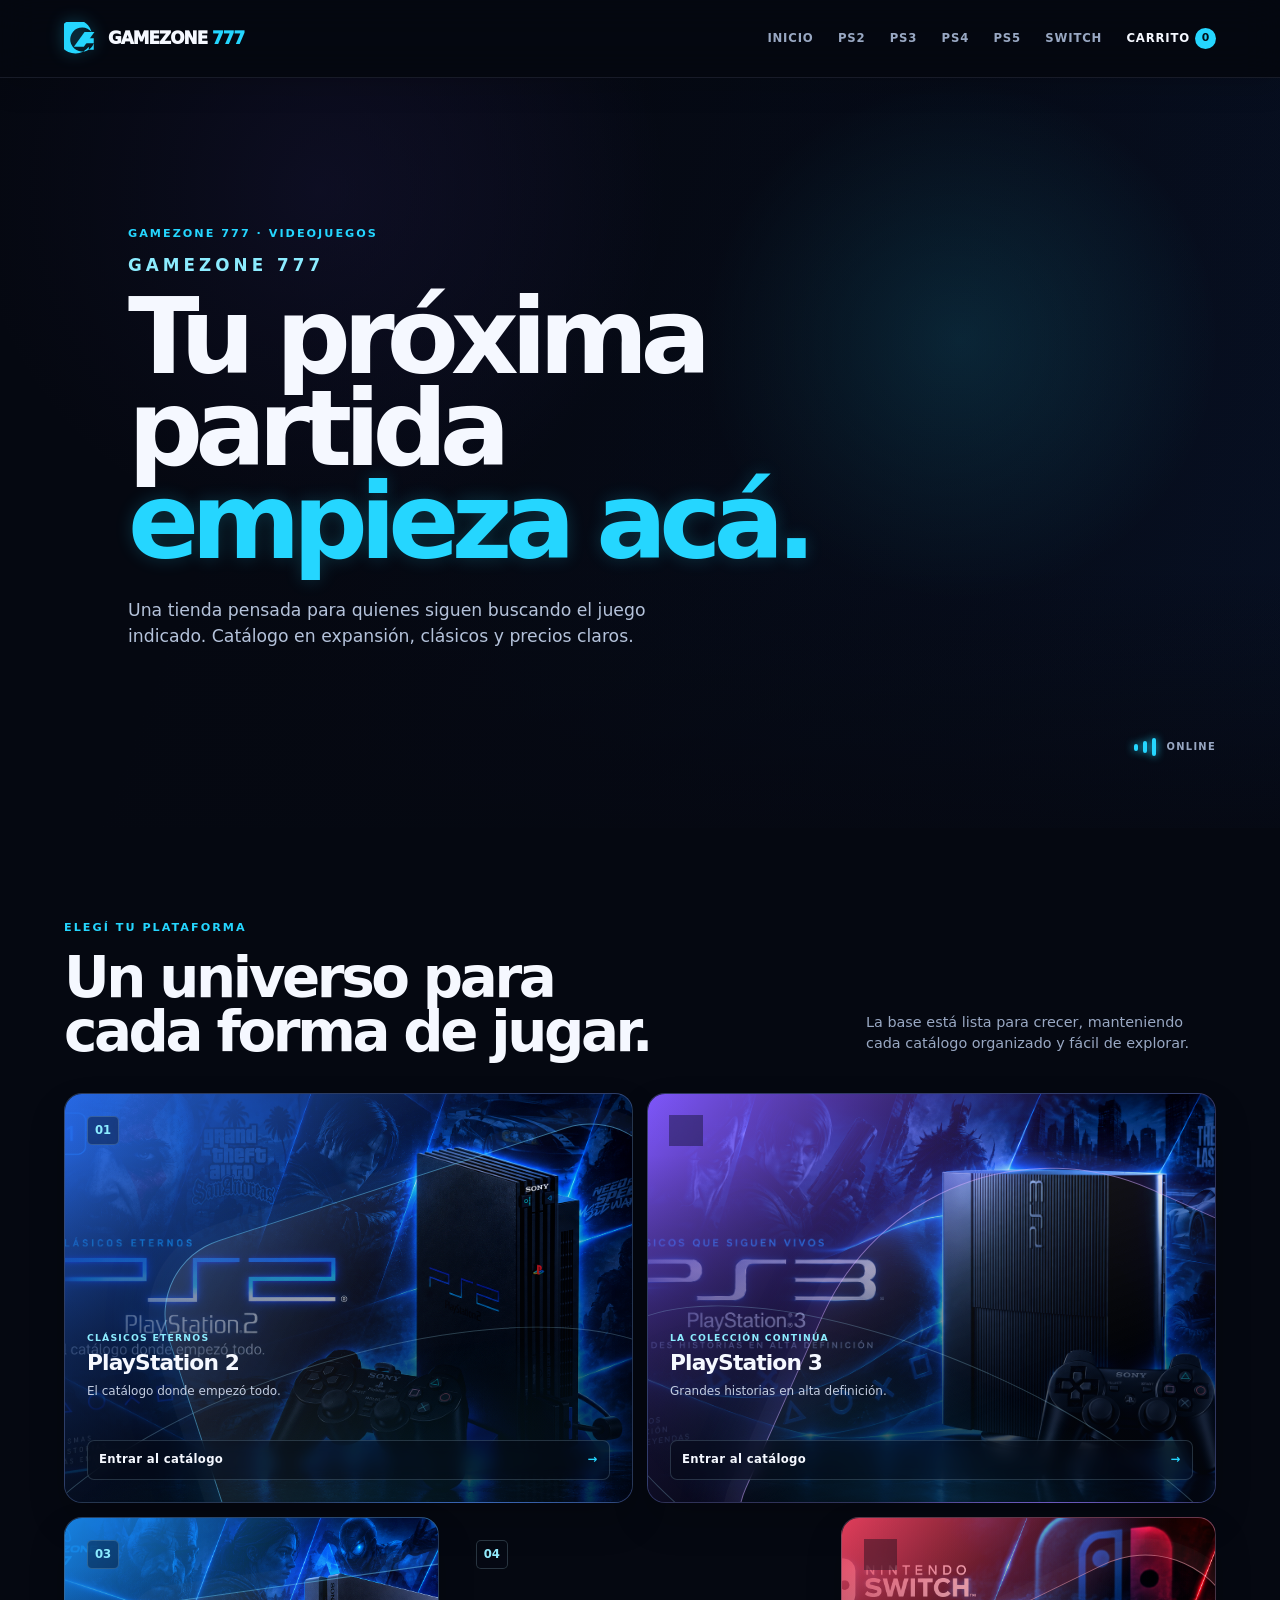
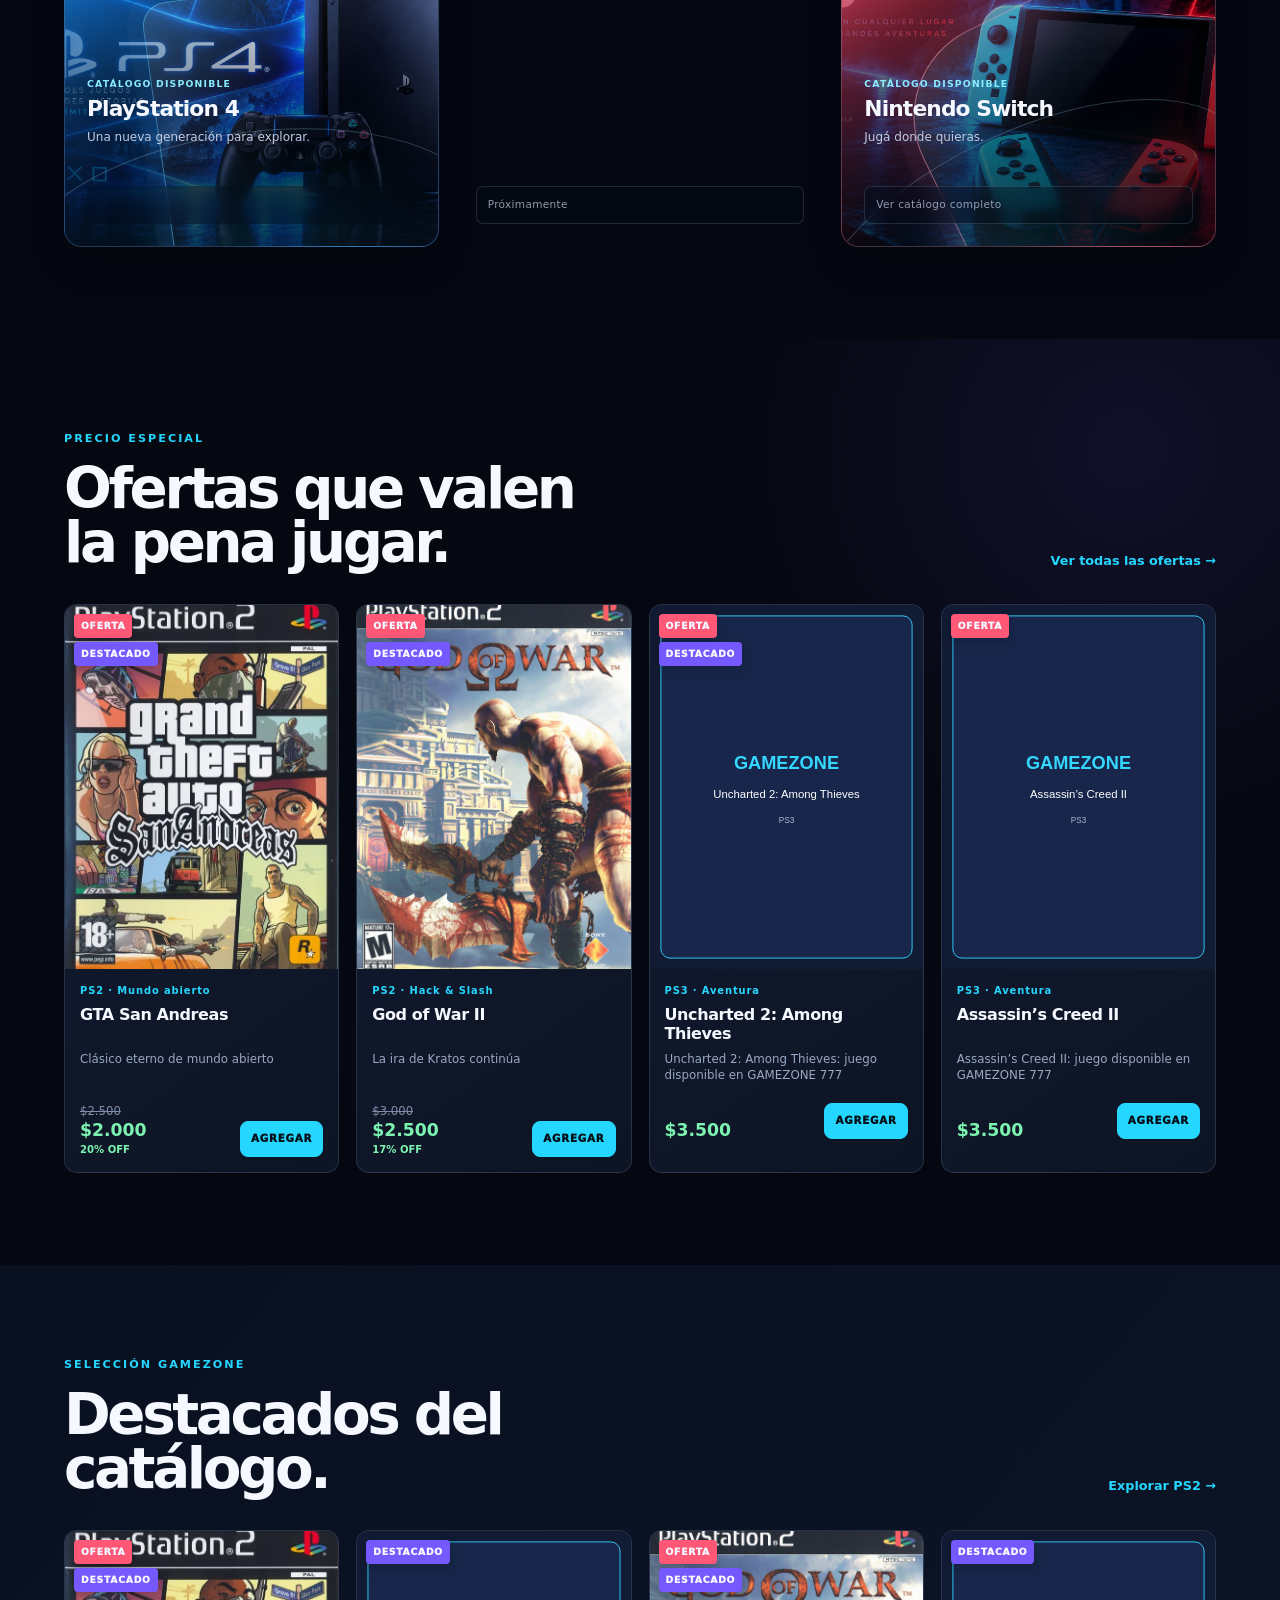
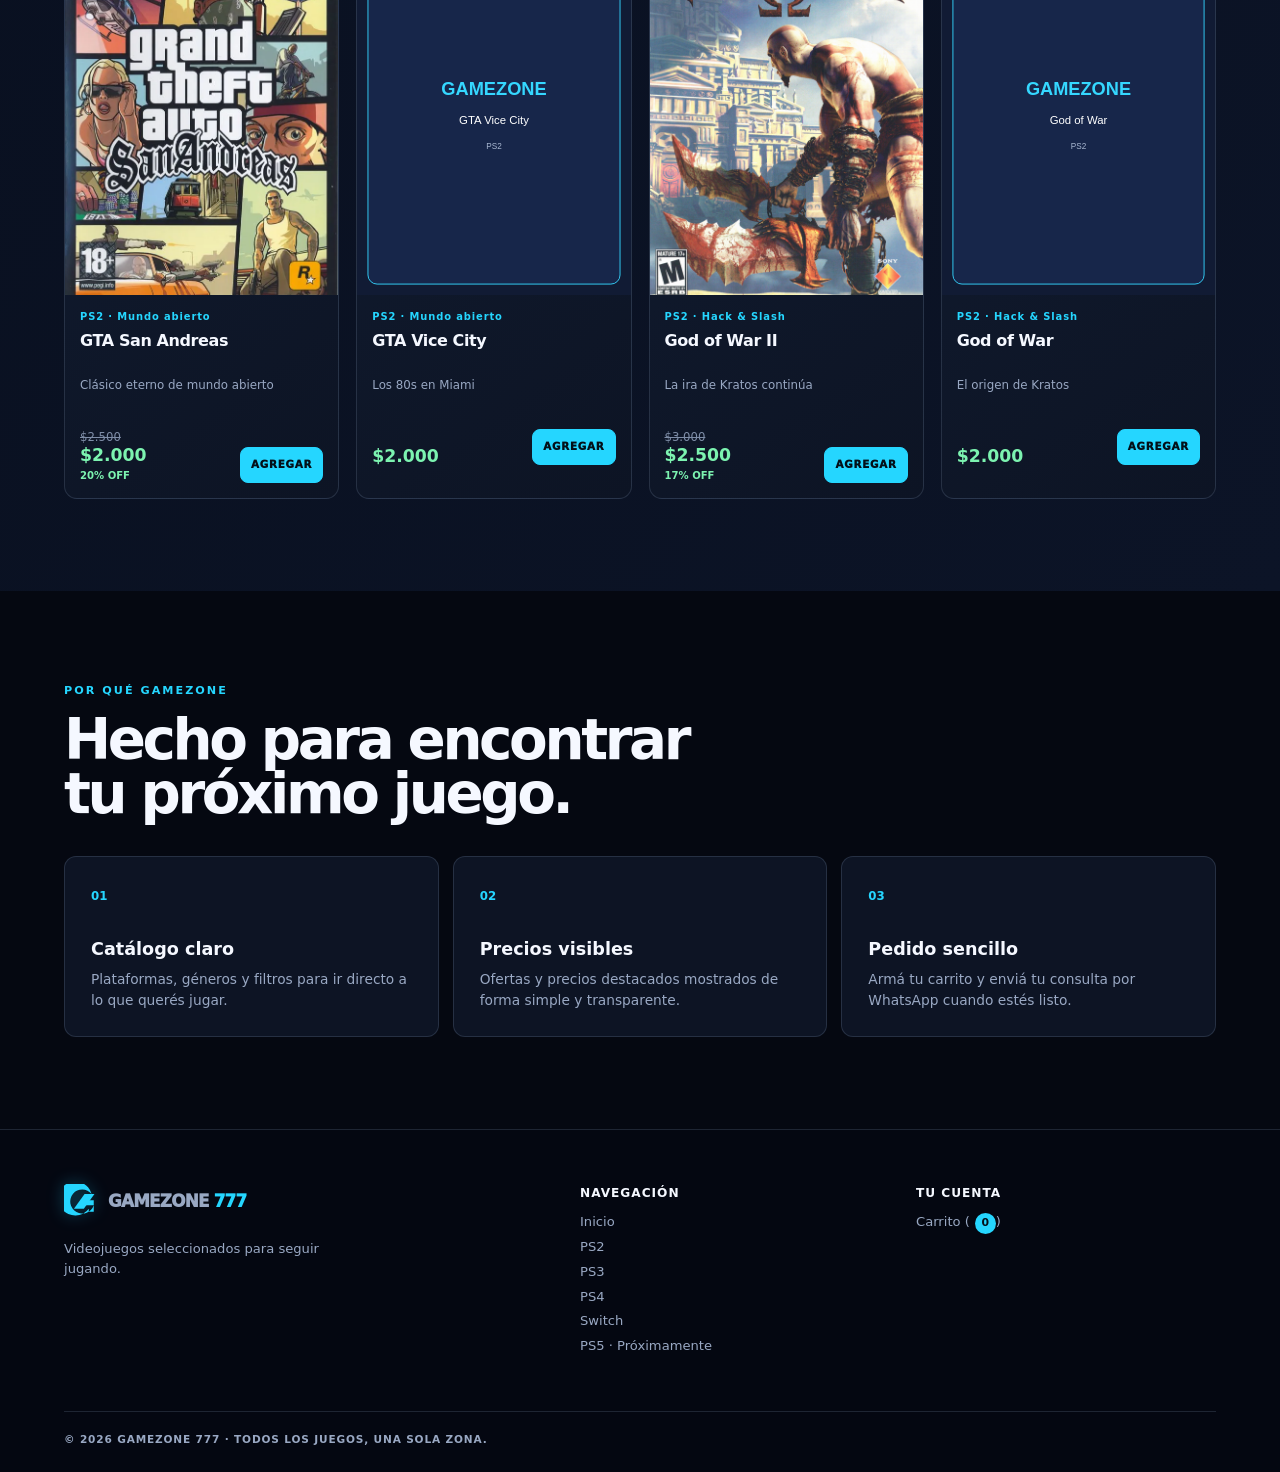
==== commit ebc3c13d: "para que se vea en celu" ====
--- a/css/style.css
+++ b/css/style.css
@@ -1,4 +1,4 @@
-:root{--bg:#050811;--ink:#080d19;--panel:#0d1424;--panel-2:#111c31;--line:rgba(190,216,255,.14);--text:#f5f8ff;--muted:#99a8c3;--cyan:#25d6ff;--cyan-soft:#8cecff;--blue:#3079ff;--violet:#7658ff;--green:#7cf3b0;--red:#ff5876;--radius:16px}*{box-sizing:border-box}html{scroll-behavior:smooth}body{margin:0;background:var(--bg);color:var(--text);font-family:Inter,ui-sans-serif,system-ui,-apple-system,BlinkMacSystemFont,"Segoe UI",sans-serif;line-height:1.5}a{color:inherit;text-decoration:none}button,input{font:inherit}button{border:0}.site-header{height:78px;position:sticky;top:0;z-index:30;display:flex;align-items:center;justify-content:space-between;padding:0 clamp(18px,5vw,86px);border-bottom:1px solid rgba(190,216,255,.1);background:rgba(5,8,17,.7);backdrop-filter:blur(18px)}.brand{display:inline-flex;align-items:center;gap:10px;font-weight:950;letter-spacing:-.06em;white-space:nowrap}.brand-mark{width:34px;height:34px;fill:var(--cyan);filter:drop-shadow(0 0 8px rgba(37,214,255,.32))}.brand-word{font-size:1.05rem}.brand-word b{color:var(--cyan);font-weight:950}.main-nav{display:flex;align-items:center;gap:clamp(14px,1.9vw,29px);font-size:.73rem;font-weight:850;text-transform:uppercase;letter-spacing:.07em;color:var(--muted)}.main-nav a{transition:color .2s}.main-nav a:hover,.main-nav .is-current{color:var(--cyan-soft)}.cart-link{display:flex;align-items:center;color:var(--text)!important}.cart-link span,[data-cart-count]{display:inline-grid;place-items:center;min-width:21px;height:21px;margin-left:5px;padding:0 5px;border-radius:999px;background:var(--cyan);color:#031019;font-size:.68rem;font-weight:900;letter-spacing:0}.menu-toggle{display:none;width:42px;height:42px;background:transparent;cursor:pointer}.menu-toggle span{display:block;width:21px;height:2px;margin:4px auto;background:var(--text);transition:.2s}.hero{position:relative;min-height:min(750px,calc(100vh - 78px));display:flex;align-items:center;isolation:isolate;overflow:hidden;padding:100px clamp(18px,10vw,170px);background:radial-gradient(circle at 75% 35%,rgba(37,214,255,.19),transparent 24%),radial-gradient(circle at 25% 15%,rgba(118,88,255,.2),transparent 30%),linear-gradient(110deg,#050811 24%,#081227 100%)}.hero:after{content:"";position:absolute;inset:auto 0 0;height:150px;background:linear-gradient(transparent,var(--bg));z-index:-1}.hero-video{position:absolute;z-index:-3;inset:0;width:100%;height:100%;object-fit:cover;opacity:.38}.hero-overlay{position:absolute;z-index:-2;inset:0;background:linear-gradient(90deg,rgba(5,8,17,.92) 3%,rgba(5,8,17,.63) 54%,rgba(5,8,17,.45)),linear-gradient(0deg,var(--bg),transparent 30%)}.hero-content{position:relative;max-width:790px;animation:hero-in .8s both}.kicker{margin:0 0 14px;color:var(--cyan);font-size:.7rem;font-weight:900;letter-spacing:.18em}.hero h1,.catalog-hero h1{margin:0;line-height:.88;letter-spacing:-.075em;font-size:clamp(3.7rem,8.2vw,8.4rem)}.hero h1 span{display:block;margin-bottom:18px;color:var(--cyan-soft);font-size:clamp(.78rem,1.5vw,1.05rem);letter-spacing:.24em;line-height:1}.hero h1 em{font-style:normal;color:var(--cyan)}.hero-content>p:not(.kicker),.catalog-hero>p:not(.kicker){max-width:560px;margin:30px 0;color:#b4c2da;font-size:1.08rem}.hero-actions{display:flex;flex-wrap:wrap;gap:12px}.button{display:inline-flex;justify-content:center;align-items:center;min-height:46px;padding:12px 20px;border:1px solid var(--cyan);border-radius:8px;background:var(--cyan);color:#031019;font-size:.76rem;font-weight:950;text-transform:uppercase;letter-spacing:.07em;cursor:pointer;transition:transform .2s,box-shadow .2s,background .2s}.button:hover{transform:translateY(-2px);background:#a0edff;box-shadow:0 9px 24px rgba(37,214,255,.16)}.button-ghost{background:rgba(12,24,45,.4);border-color:var(--line);color:var(--text)}.button-ghost:hover{color:var(--cyan);background:var(--panel)}.hero-signal{position:absolute;right:clamp(22px,5vw,85px);bottom:72px;display:flex;align-items:center;gap:5px;color:var(--muted);font-size:.62rem;font-weight:900;letter-spacing:.13em}.hero-signal i{width:4px;border-radius:2px;background:var(--cyan);box-shadow:0 0 9px var(--cyan);animation:pulse 1.4s infinite}.hero-signal i:nth-child(1){height:7px}.hero-signal i:nth-child(2){height:12px;animation-delay:.16s}.hero-signal i:nth-child(3){height:18px;animation-delay:.32s}.hero-signal span{margin-left:5px}.section,.catalog-result{padding:92px clamp(18px,5vw,86px)}.section-dark{background:linear-gradient(130deg,#091020,#0c1427)}.section-heading{display:flex;align-items:end;justify-content:space-between;gap:35px;max-width:1420px;margin:0 auto 34px}.section-heading h2,.catalog-cta h2{margin:0;font-size:clamp(2.2rem,4.4vw,4.25rem);letter-spacing:-.06em;line-height:.96}.section-copy{max-width:350px;margin:0 0 4px;color:var(--muted);font-size:.9rem}.inline-link{color:var(--cyan);font-size:.8rem;font-weight:900;white-space:nowrap}.inline-link span{transition:transform .2s;display:inline-block}.inline-link:hover span{transform:translateX(4px)}.platform-grid{display:grid;grid-template-columns:repeat(5,1fr);gap:12px;max-width:1420px;margin:auto}.platform-card{position:relative;isolation:isolate;min-height:315px;overflow:hidden;display:flex;flex-direction:column;justify-content:space-between;padding:22px;border:1px solid var(--line);border-radius:var(--radius);background-color:var(--panel);background-image:linear-gradient(180deg,rgba(4,7,14,.05),rgba(4,7,14,.92) 90%),var(--platform-image);background-size:cover;background-position:center;color:var(--text)}.platform-card:before{content:"";position:absolute;z-index:-1;inset:0;background:linear-gradient(145deg,var(--platform-tint),transparent 56%);opacity:.6}.platform-card:after{content:"";position:absolute;z-index:-1;inset:-10%;background-image:var(--platform-image);background-size:cover;background-position:center;opacity:.2;transition:transform .6s ease}.platform-active:hover:after{transform:scale(1.06)}.platform-active:hover{border-color:rgba(37,214,255,.7)}.platform-index{color:var(--cyan-soft);font-size:.73rem;font-weight:900}.platform-card p{margin:0 0 5px;color:var(--cyan-soft);font-size:.61rem;font-weight:900;letter-spacing:.13em}.platform-card h3{margin:0;font-size:clamp(1.1rem,1.7vw,1.55rem);letter-spacing:-.04em;line-height:1.02}.platform-card b{font-size:.73rem}.platform-card b span{margin-left:4px;color:var(--cyan)}.platform-ps2{--platform-tint:#2651a9;--platform-image:url("../img/platforms/ps2.webp")}.platform-ps3{--platform-tint:#663eff;--platform-image:url("../img/platforms/ps3.webp")}.platform-ps4{--platform-tint:#0f71c8;--platform-image:url("../img/platforms/ps4.webp")}.platform-ps5{--platform-tint:#8eb5d2;--platform-image:url("../img/platforms/ps5.webp")}.platform-switch{--platform-tint:#df263e;--platform-image:url("../img/platforms/switch.webp")}.is-soon{opacity:.66}.offers-section{background:radial-gradient(circle at 88% 12%,rgba(118,88,255,.1),transparent 28%)}.games-grid{display:grid;grid-template-columns:repeat(auto-fill,minmax(220px,1fr));gap:17px;max-width:1420px;margin:auto}.games-grid-featured{grid-template-columns:repeat(4,1fr)}.game-card{overflow:hidden;border:1px solid var(--line);border-radius:13px;background:linear-gradient(145deg,var(--panel-2),var(--panel));transition:transform .25s,border-color .25s,box-shadow .25s}.game-card:hover{transform:translateY(-6px);border-color:rgba(37,214,255,.54);box-shadow:0 18px 34px rgba(0,0,0,.25)}.cover-wrap{position:relative;aspect-ratio:3/4;overflow:hidden;background:#101b33}.cover-wrap img{width:100%;height:100%;display:block;object-fit:cover;transition:transform .5s ease}.game-card:hover .cover-wrap img{transform:scale(1.045)}.tag{position:absolute;left:9px;margin:0;padding:5px 7px;border-radius:4px;font-size:.58rem;font-weight:950;letter-spacing:.08em}.cover-wrap .tag:nth-of-type(1){top:9px}.cover-wrap .tag:nth-of-type(2){top:37px}.cover-wrap .tag:nth-of-type(3){top:65px}.tag-offer{background:var(--red)}.tag-featured{background:var(--violet)}.tag-top{background:var(--green);color:#062318}.game-info{padding:15px}.eyebrow{margin:0;color:var(--cyan);font-size:.62rem;font-weight:900;letter-spacing:.09em}.game-info h3{min-height:38px;margin:7px 0 8px;font-size:1rem;letter-spacing:-.025em;line-height:1.17}.game-description{min-height:37px;margin:0;color:var(--muted);font-size:.74rem;line-height:1.35}.price-row{display:flex;align-items:end;justify-content:space-between;gap:10px;margin-top:14px}.price-row strong{display:block;color:var(--green);font-size:1.08rem;line-height:1.05}.old-price{display:block;color:#7e8da7;font-size:.73rem;text-decoration:line-through}.price-row small{display:block;margin-top:3px;color:var(--green);font-size:.63rem;font-weight:900}.button-small{min-height:36px;padding:8px 10px;font-size:.65rem}.catalog-cta{display:flex;align-items:center;justify-content:space-between;gap:30px;padding:75px clamp(18px,10vw,170px);background:linear-gradient(110deg,#0f1d3c,#0a1020 72%);border-top:1px solid var(--line);border-bottom:1px solid var(--line)}.why-grid{display:grid;grid-template-columns:repeat(3,1fr);gap:14px;max-width:1420px;margin:auto}.why-grid article{padding:26px;border:1px solid var(--line);border-radius:12px;background:var(--panel)}.why-grid span{color:var(--cyan);font-size:.74rem;font-weight:900}.why-grid h3{margin:29px 0 7px;font-size:1.1rem}.why-grid p{margin:0;color:var(--muted);font-size:.86rem}.catalog-page,.cart-page{min-height:calc(100vh - 78px)}.catalog-hero{padding:72px clamp(18px,10vw,170px);background:radial-gradient(circle at 75% 30%,rgba(37,214,255,.13),transparent 25%),linear-gradient(115deg,#081027,#080c17)}.catalog-hero h1{font-size:clamp(3.5rem,6vw,6.5rem)}.catalog-controls{display:grid;grid-template-columns:1.3fr 1fr 1fr;gap:22px;padding:25px clamp(18px,5vw,86px);border-top:1px solid var(--line);border-bottom:1px solid var(--line);background:rgba(13,20,36,.72)}.search-wrap label,.filter-group>span{display:block;margin-bottom:8px;color:var(--muted);font-size:.68rem;font-weight:900;letter-spacing:.08em;text-transform:uppercase}.search-wrap input{width:100%;border:1px solid var(--line);border-radius:8px;outline:0;padding:12px 13px;background:#080e1e;color:var(--text)}.search-wrap input:focus{border-color:var(--cyan)}.chips{display:flex;flex-wrap:wrap;gap:6px}.filter-chip{padding:7px 10px;border:1px solid var(--line);border-radius:999px;background:#090f20;color:var(--muted);font-size:.72rem;cursor:pointer;transition:.2s}.filter-chip:hover,.filter-chip.is-active{border-color:var(--cyan);background:var(--cyan);color:#06101c}.catalog-result{padding-top:32px}.result-bar{display:flex;justify-content:space-between;align-items:center;max-width:1420px;margin:0 auto 18px;color:var(--muted);font-size:.83rem}.result-bar a{color:var(--cyan);font-weight:900}.load-more{text-align:center;padding-top:32px}.empty-state{grid-column:1/-1;padding:43px;border:1px dashed var(--line);border-radius:12px;color:var(--muted);text-align:center}.cart-layout{display:grid;grid-template-columns:minmax(0,1fr) 330px;gap:28px;padding:45px clamp(18px,8vw,140px)}.cart-item{display:grid;grid-template-columns:76px 1fr auto;align-items:center;gap:15px;padding:13px;border-bottom:1px solid var(--line)}.cart-item:first-child{border-top:1px solid var(--line)}.cart-item img{width:76px;height:98px;border-radius:8px;background:var(--panel);object-fit:cover}.cart-copy{display:grid;gap:4px}.cart-copy span{color:var(--muted);font-size:.75rem}.cart-copy b{color:var(--cyan);font-size:.82rem}.cart-actions{display:grid;justify-items:end;gap:7px}.quantity-control{display:flex;align-items:center;gap:9px}.quantity-control button{width:25px;height:25px;border:1px solid var(--line);border-radius:5px;background:var(--panel-2);color:var(--text);cursor:pointer}.text-button{padding:0;background:none;color:var(--red);font-size:.72rem;cursor:pointer}.cart-summary{height:max-content;position:sticky;top:100px;padding:22px;border:1px solid var(--line);border-radius:13px;background:var(--panel)}.cart-summary h2{margin:0 0 17px;font-size:1.4rem}.cart-total{display:flex;justify-content:space-between;margin-bottom:13px;padding:16px 0;border-top:1px solid var(--line)}.cart-total strong{color:var(--green);font-size:1.35rem}.button-full{width:100%;margin-bottom:9px}.cart-summary .inline-link{display:block;margin-top:11px;text-align:center}.site-footer{display:grid;grid-template-columns:1.6fr 1fr 1fr;gap:36px;padding:54px clamp(18px,5vw,86px) 25px;border-top:1px solid var(--line);background:#040711;color:var(--muted);font-size:.82rem}.footer-brand p{max-width:255px;margin:15px 0}.site-footer h3{margin:0 0 10px;color:var(--text);font-size:.76rem;text-transform:uppercase;letter-spacing:.08em}.site-footer>div:not(.footer-brand) a{display:block;margin:5px 0}.site-footer a:hover{color:var(--cyan)}.footer-bottom{grid-column:1/-1;margin:14px 0 0;padding-top:20px;border-top:1px solid var(--line);font-size:.66rem;font-weight:800;letter-spacing:.08em}.compact-footer{display:flex;align-items:center;justify-content:space-between;padding:28px clamp(18px,5vw,86px)}.compact-footer .footer-bottom{display:none}@keyframes hero-in{from{opacity:0;transform:translateY(16px)}to{opacity:1;transform:none}}@keyframes pulse{50%{opacity:.25;transform:scaleY(.65)}}@media(max-width:1040px){.platform-grid{grid-template-columns:repeat(3,1fr)}.platform-card{min-height:260px}.games-grid-featured{grid-template-columns:repeat(3,1fr)}.catalog-controls{grid-template-columns:1fr 1fr}.search-wrap{grid-column:1/-1}}@media(max-width:720px){.site-header{height:67px;padding:0 17px}.menu-toggle{display:block;z-index:2}.main-nav{position:absolute;top:67px;left:0;right:0;display:none;flex-direction:column;align-items:stretch;gap:0;padding:11px 17px 17px;border-bottom:1px solid var(--line);background:rgba(5,8,17,.97);box-shadow:0 16px 30px rgba(0,0,0,.25)}.main-nav.is-open{display:flex}.main-nav a{padding:12px 4px;border-bottom:1px solid rgba(190,216,255,.08)}.cart-link{justify-content:space-between}.hero{min-height:610px;padding:84px 21px 110px}.hero-content{max-width:390px}.hero h1{font-size:clamp(3.45rem,15vw,5.1rem)}.hero h1 span{font-size:.66rem}.hero-content>p:not(.kicker){font-size:.96rem}.hero-signal{right:21px;bottom:45px}.section,.catalog-result{padding:63px 17px}.section-heading{align-items:flex-start;flex-direction:column;gap:13px;margin-bottom:25px}.section-copy{font-size:.85rem}.platform-grid{grid-template-columns:1fr 1fr;gap:9px}.platform-card{min-height:205px;padding:15px}.platform-card h3{font-size:1.1rem}.platform-card p{font-size:.52rem}.platform-card b{font-size:.63rem}.games-grid,.games-grid-featured{grid-template-columns:repeat(2,minmax(0,1fr));gap:9px}.game-info{padding:11px}.game-info h3{min-height:auto;font-size:.88rem}.game-description{min-height:0;font-size:.69rem}.price-row{align-items:stretch;flex-direction:column}.button-small{width:100%}.catalog-cta{align-items:flex-start;flex-direction:column;padding:55px 17px}.why-grid{grid-template-columns:1fr}.why-grid article{padding:20px}.catalog-hero{padding:52px 17px}.catalog-controls{grid-template-columns:1fr;padding:21px 17px}.search-wrap{grid-column:auto}.cart-layout{grid-template-columns:1fr;padding:28px 17px}.cart-summary{position:static}.cart-item{grid-template-columns:58px 1fr;gap:10px}.cart-item img{width:58px;height:76px}.cart-actions{grid-column:2;grid-template-columns:1fr 1fr;justify-items:start}.cart-actions .text-button{justify-self:end}.site-footer{grid-template-columns:1fr 1fr;gap:25px;padding:38px 17px 22px}.footer-brand{grid-column:1/-1}.compact-footer{display:flex;align-items:center;padding:25px 17px}.compact-footer p{display:none}}@media(prefers-reduced-motion:reduce){*,*:before,*:after{scroll-behavior:auto!important;animation-duration:.01ms!important;transition-duration:.01ms!important}}
+:root{--bg:#050811;--ink:#080d19;--panel:#0d1424;--panel-2:#111c31;--line:rgba(190,216,255,.14);--text:#f5f8ff;--muted:#99a8c3;--cyan:#25d6ff;--cyan-soft:#8cecff;--blue:#3079ff;--violet:#7658ff;--green:#7cf3b0;--red:#ff5876;--radius:16px}*{box-sizing:border-box}html{scroll-behavior:smooth}body{margin:0;background:var(--bg);color:var(--text);font-family:Inter,ui-sans-serif,system-ui,-apple-system,BlinkMacSystemFont,"Segoe UI",sans-serif;line-height:1.5}a{color:inherit;text-decoration:none}button,input{font:inherit}button{border:0}.site-header{height:78px;position:sticky;top:0;z-index:30;display:flex;align-items:center;justify-content:space-between;padding:0 clamp(18px,5vw,86px);border-bottom:1px solid rgba(190,216,255,.1);background:rgba(5,8,17,.7);backdrop-filter:blur(18px)}.brand{display:inline-flex;align-items:center;gap:10px;font-weight:950;letter-spacing:-.06em;white-space:nowrap}.brand-mark{width:34px;height:34px;fill:var(--cyan);filter:drop-shadow(0 0 8px rgba(37,214,255,.32))}.brand-word{font-size:1.05rem}.brand-word b{color:var(--cyan);font-weight:950}.main-nav{display:flex;align-items:center;gap:clamp(14px,1.9vw,29px);font-size:.73rem;font-weight:850;text-transform:uppercase;letter-spacing:.07em;color:var(--muted)}.main-nav a{transition:color .2s}.main-nav a:hover,.main-nav .is-current{color:var(--cyan-soft)}.cart-link{display:flex;align-items:center;color:var(--text)!important}.cart-link span,[data-cart-count]{display:inline-grid;place-items:center;min-width:21px;height:21px;margin-left:5px;padding:0 5px;border-radius:999px;background:var(--cyan);color:#031019;font-size:.68rem;font-weight:900;letter-spacing:0}.menu-toggle{display:none;width:42px;height:42px;background:transparent;cursor:pointer}.menu-toggle span{display:block;width:21px;height:2px;margin:4px auto;background:var(--text);transition:.2s}.hero{position:relative;min-height:min(750px,calc(100vh - 78px));display:flex;align-items:center;isolation:isolate;overflow:hidden;padding:100px clamp(18px,10vw,170px);background:radial-gradient(circle at 75% 35%,rgba(37,214,255,.19),transparent 24%),radial-gradient(circle at 25% 15%,rgba(118,88,255,.2),transparent 30%),linear-gradient(110deg,#050811 24%,#081227 100%)}.hero:after{content:"";position:absolute;inset:auto 0 0;height:150px;background:linear-gradient(transparent,var(--bg));z-index:-1}.hero-video{position:absolute;z-index:0;inset:0;width:100%;height:100%;object-fit:cover;opacity:.1}.hero-overlay{position:absolute;z-index:1;inset:0;background:transparent}.hero-content{position:relative;max-width:790px;animation:hero-in .8s both}.kicker{margin:0 0 14px;color:var(--cyan);font-size:.7rem;font-weight:900;letter-spacing:.18em}.hero h1,.catalog-hero h1{margin:0;line-height:.88;letter-spacing:-.075em;font-size:clamp(3.7rem,8.2vw,8.4rem)}.hero h1 span{display:block;margin-bottom:18px;color:var(--cyan-soft);font-size:clamp(.78rem,1.5vw,1.05rem);letter-spacing:.24em;line-height:1}.hero h1 em{font-style:normal;color:var(--cyan)}.hero-content>p:not(.kicker),.catalog-hero>p:not(.kicker){max-width:560px;margin:30px 0;color:#b4c2da;font-size:1.08rem}.hero-actions{display:flex;flex-wrap:wrap;gap:12px}.button{display:inline-flex;justify-content:center;align-items:center;min-height:46px;padding:12px 20px;border:1px solid var(--cyan);border-radius:8px;background:var(--cyan);color:#031019;font-size:.76rem;font-weight:950;text-transform:uppercase;letter-spacing:.07em;cursor:pointer;transition:transform .2s,box-shadow .2s,background .2s}.button:hover{transform:translateY(-2px);background:#a0edff;box-shadow:0 9px 24px rgba(37,214,255,.16)}.button-ghost{background:rgba(12,24,45,.4);border-color:var(--line);color:var(--text)}.button-ghost:hover{color:var(--cyan);background:var(--panel)}.hero-signal{position:absolute;right:clamp(22px,5vw,85px);bottom:72px;display:flex;align-items:center;gap:5px;color:var(--muted);font-size:.62rem;font-weight:900;letter-spacing:.13em}.hero-signal i{width:4px;border-radius:2px;background:var(--cyan);box-shadow:0 0 9px var(--cyan);animation:pulse 1.4s infinite}.hero-signal i:nth-child(1){height:7px}.hero-signal i:nth-child(2){height:12px;animation-delay:.16s}.hero-signal i:nth-child(3){height:18px;animation-delay:.32s}.hero-signal span{margin-left:5px}.section,.catalog-result{padding:92px clamp(18px,5vw,86px)}.section-dark{background:linear-gradient(130deg,#091020,#0c1427)}.section-heading{display:flex;align-items:end;justify-content:space-between;gap:35px;max-width:1420px;margin:0 auto 34px}.section-heading h2,.catalog-cta h2{margin:0;font-size:clamp(2.2rem,4.4vw,4.25rem);letter-spacing:-.06em;line-height:.96}.section-copy{max-width:350px;margin:0 0 4px;color:var(--muted);font-size:.9rem}.inline-link{color:var(--cyan);font-size:.8rem;font-weight:900;white-space:nowrap}.inline-link span{transition:transform .2s;display:inline-block}.inline-link:hover span{transform:translateX(4px)}.platform-grid{display:grid;grid-template-columns:repeat(5,1fr);gap:12px;max-width:1420px;margin:auto}.platform-card{position:relative;isolation:isolate;min-height:315px;overflow:hidden;display:flex;flex-direction:column;justify-content:space-between;padding:22px;border:1px solid var(--line);border-radius:var(--radius);background-color:var(--panel);background-image:linear-gradient(180deg,rgba(4,7,14,.05),rgba(4,7,14,.92) 90%),var(--platform-image);background-size:cover;background-position:center;color:var(--text)}.platform-card:before{content:"";position:absolute;z-index:-1;inset:0;background:linear-gradient(145deg,var(--platform-tint),transparent 56%);opacity:.6}.platform-card:after{content:"";position:absolute;z-index:-1;inset:-10%;background-image:var(--platform-image);background-size:cover;background-position:center;opacity:.2;transition:transform .6s ease}.platform-active:hover:after{transform:scale(1.06)}.platform-active:hover{border-color:rgba(37,214,255,.7)}.platform-index{color:var(--cyan-soft);font-size:.73rem;font-weight:900}.platform-card p{margin:0 0 5px;color:var(--cyan-soft);font-size:.61rem;font-weight:900;letter-spacing:.13em}.platform-card h3{margin:0;font-size:clamp(1.1rem,1.7vw,1.55rem);letter-spacing:-.04em;line-height:1.02}.platform-card b{font-size:.73rem}.platform-card b span{margin-left:4px;color:var(--cyan)}.platform-ps2{--platform-tint:#2651a9;--platform-image:url("../img/platforms/ps2.webp")}.platform-ps3{--platform-tint:#663eff;--platform-image:url("../img/platforms/ps3.webp")}.platform-ps4{--platform-tint:#0f71c8;--platform-image:url("../img/platforms/ps4.webp")}.platform-ps5{--platform-tint:#8eb5d2;--platform-image:url("../img/platforms/ps5.webp")}.platform-switch{--platform-tint:#df263e;--platform-image:url("../img/platforms/switch.webp")}.is-soon{opacity:.66}.offers-section{background:radial-gradient(circle at 88% 12%,rgba(118,88,255,.1),transparent 28%)}.games-grid{display:grid;grid-template-columns:repeat(auto-fill,minmax(220px,1fr));gap:17px;max-width:1420px;margin:auto}.games-grid-featured{grid-template-columns:repeat(4,1fr)}.game-card{overflow:hidden;border:1px solid var(--line);border-radius:13px;background:linear-gradient(145deg,var(--panel-2),var(--panel));transition:transform .25s,border-color .25s,box-shadow .25s}.game-card:hover{transform:translateY(-6px);border-color:rgba(37,214,255,.54);box-shadow:0 18px 34px rgba(0,0,0,.25)}.cover-wrap{position:relative;aspect-ratio:3/4;overflow:hidden;background:#101b33}.cover-wrap img{width:100%;height:100%;display:block;object-fit:cover;transition:transform .5s ease}.game-card:hover .cover-wrap img{transform:scale(1.045)}.tag{position:absolute;left:9px;margin:0;padding:5px 7px;border-radius:4px;font-size:.58rem;font-weight:950;letter-spacing:.08em}.cover-wrap .tag:nth-of-type(1){top:9px}.cover-wrap .tag:nth-of-type(2){top:37px}.cover-wrap .tag:nth-of-type(3){top:65px}.tag-offer{background:var(--red)}.tag-featured{background:var(--violet)}.tag-top{background:var(--green);color:#062318}.game-info{padding:15px}.eyebrow{margin:0;color:var(--cyan);font-size:.62rem;font-weight:900;letter-spacing:.09em}.game-info h3{min-height:38px;margin:7px 0 8px;font-size:1rem;letter-spacing:-.025em;line-height:1.17}.game-description{min-height:37px;margin:0;color:var(--muted);font-size:.74rem;line-height:1.35}.price-row{display:flex;align-items:end;justify-content:space-between;gap:10px;margin-top:14px}.price-row strong{display:block;color:var(--green);font-size:1.08rem;line-height:1.05}.old-price{display:block;color:#7e8da7;font-size:.73rem;text-decoration:line-through}.price-row small{display:block;margin-top:3px;color:var(--green);font-size:.63rem;font-weight:900}.button-small{min-height:36px;padding:8px 10px;font-size:.65rem}.catalog-cta{display:flex;align-items:center;justify-content:space-between;gap:30px;padding:75px clamp(18px,10vw,170px);background:linear-gradient(110deg,#0f1d3c,#0a1020 72%);border-top:1px solid var(--line);border-bottom:1px solid var(--line)}.why-grid{display:grid;grid-template-columns:repeat(3,1fr);gap:14px;max-width:1420px;margin:auto}.why-grid article{padding:26px;border:1px solid var(--line);border-radius:12px;background:var(--panel)}.why-grid span{color:var(--cyan);font-size:.74rem;font-weight:900}.why-grid h3{margin:29px 0 7px;font-size:1.1rem}.why-grid p{margin:0;color:var(--muted);font-size:.86rem}.catalog-page,.cart-page{min-height:calc(100vh - 78px)}.catalog-hero{padding:72px clamp(18px,10vw,170px);background:radial-gradient(circle at 75% 30%,rgba(37,214,255,.13),transparent 25%),linear-gradient(115deg,#081027,#080c17)}.catalog-hero h1{font-size:clamp(3.5rem,6vw,6.5rem)}.catalog-controls{display:grid;grid-template-columns:1.3fr 1fr 1fr;gap:22px;padding:25px clamp(18px,5vw,86px);border-top:1px solid var(--line);border-bottom:1px solid var(--line);background:rgba(13,20,36,.72)}.search-wrap label,.filter-group>span{display:block;margin-bottom:8px;color:var(--muted);font-size:.68rem;font-weight:900;letter-spacing:.08em;text-transform:uppercase}.search-wrap input{width:100%;border:1px solid var(--line);border-radius:8px;outline:0;padding:12px 13px;background:#080e1e;color:var(--text)}.search-wrap input:focus{border-color:var(--cyan)}.chips{display:flex;flex-wrap:wrap;gap:6px}.filter-chip{padding:7px 10px;border:1px solid var(--line);border-radius:999px;background:#090f20;color:var(--muted);font-size:.72rem;cursor:pointer;transition:.2s}.filter-chip:hover,.filter-chip.is-active{border-color:var(--cyan);background:var(--cyan);color:#06101c}.catalog-result{padding-top:32px}.result-bar{display:flex;justify-content:space-between;align-items:center;max-width:1420px;margin:0 auto 18px;color:var(--muted);font-size:.83rem}.result-bar a{color:var(--cyan);font-weight:900}.load-more{text-align:center;padding-top:32px}.empty-state{grid-column:1/-1;padding:43px;border:1px dashed var(--line);border-radius:12px;color:var(--muted);text-align:center}.cart-layout{display:grid;grid-template-columns:minmax(0,1fr) 330px;gap:28px;padding:45px clamp(18px,8vw,140px)}.cart-item{display:grid;grid-template-columns:76px 1fr auto;align-items:center;gap:15px;padding:13px;border-bottom:1px solid var(--line)}.cart-item:first-child{border-top:1px solid var(--line)}.cart-item img{width:76px;height:98px;border-radius:8px;background:var(--panel);object-fit:cover}.cart-copy{display:grid;gap:4px}.cart-copy span{color:var(--muted);font-size:.75rem}.cart-copy b{color:var(--cyan);font-size:.82rem}.cart-actions{display:grid;justify-items:end;gap:7px}.quantity-control{display:flex;align-items:center;gap:9px}.quantity-control button{width:25px;height:25px;border:1px solid var(--line);border-radius:5px;background:var(--panel-2);color:var(--text);cursor:pointer}.text-button{padding:0;background:none;color:var(--red);font-size:.72rem;cursor:pointer}.cart-summary{height:max-content;position:sticky;top:100px;padding:22px;border:1px solid var(--line);border-radius:13px;background:var(--panel)}.cart-summary h2{margin:0 0 17px;font-size:1.4rem}.cart-total{display:flex;justify-content:space-between;margin-bottom:13px;padding:16px 0;border-top:1px solid var(--line)}.cart-total strong{color:var(--green);font-size:1.35rem}.button-full{width:100%;margin-bottom:9px}.cart-summary .inline-link{display:block;margin-top:11px;text-align:center}.site-footer{display:grid;grid-template-columns:1.6fr 1fr 1fr;gap:36px;padding:54px clamp(18px,5vw,86px) 25px;border-top:1px solid var(--line);background:#040711;color:var(--muted);font-size:.82rem}.footer-brand p{max-width:255px;margin:15px 0}.site-footer h3{margin:0 0 10px;color:var(--text);font-size:.76rem;text-transform:uppercase;letter-spacing:.08em}.site-footer>div:not(.footer-brand) a{display:block;margin:5px 0}.site-footer a:hover{color:var(--cyan)}.footer-bottom{grid-column:1/-1;margin:14px 0 0;padding-top:20px;border-top:1px solid var(--line);font-size:.66rem;font-weight:800;letter-spacing:.08em}.compact-footer{display:flex;align-items:center;justify-content:space-between;padding:28px clamp(18px,5vw,86px)}.compact-footer .footer-bottom{display:none}@keyframes hero-in{from{opacity:0;transform:translateY(16px)}to{opacity:1;transform:none}}@keyframes pulse{50%{opacity:.25;transform:scaleY(.65)}}@media(max-width:1040px){.platform-grid{grid-template-columns:repeat(3,1fr)}.platform-card{min-height:260px}.games-grid-featured{grid-template-columns:repeat(3,1fr)}.catalog-controls{grid-template-columns:1fr 1fr}.search-wrap{grid-column:1/-1}}@media(max-width:720px){.site-header{height:67px;padding:0 17px}.menu-toggle{display:block;z-index:2}.main-nav{position:absolute;top:67px;left:0;right:0;display:none;flex-direction:column;align-items:stretch;gap:0;padding:11px 17px 17px;border-bottom:1px solid var(--line);background:rgba(5,8,17,.97);box-shadow:0 16px 30px rgba(0,0,0,.25)}.main-nav.is-open{display:flex}.main-nav a{padding:12px 4px;border-bottom:1px solid rgba(190,216,255,.08)}.cart-link{justify-content:space-between}.hero{min-height:610px;padding:84px 21px 110px}.hero-content{max-width:390px}.hero h1{font-size:clamp(3.45rem,15vw,5.1rem)}.hero h1 span{font-size:.66rem}.hero-content>p:not(.kicker){font-size:.96rem}.hero-signal{right:21px;bottom:45px}.section,.catalog-result{padding:63px 17px}.section-heading{align-items:flex-start;flex-direction:column;gap:13px;margin-bottom:25px}.section-copy{font-size:.85rem}.platform-grid{grid-template-columns:1fr 1fr;gap:9px}.platform-card{min-height:205px;padding:15px}.platform-card h3{font-size:1.1rem}.platform-card p{font-size:.52rem}.platform-card b{font-size:.63rem}.games-grid,.games-grid-featured{grid-template-columns:repeat(2,minmax(0,1fr));gap:9px}.game-info{padding:11px}.game-info h3{min-height:auto;font-size:.88rem}.game-description{min-height:0;font-size:.69rem}.price-row{align-items:stretch;flex-direction:column}.button-small{width:100%}.catalog-cta{align-items:flex-start;flex-direction:column;padding:55px 17px}.why-grid{grid-template-columns:1fr}.why-grid article{padding:20px}.catalog-hero{padding:52px 17px}.catalog-controls{grid-template-columns:1fr;padding:21px 17px}.search-wrap{grid-column:auto}.cart-layout{grid-template-columns:1fr;padding:28px 17px}.cart-summary{position:static}.cart-item{grid-template-columns:58px 1fr;gap:10px}.cart-item img{width:58px;height:76px}.cart-actions{grid-column:2;grid-template-columns:1fr 1fr;justify-items:start}.cart-actions .text-button{justify-self:end}.site-footer{grid-template-columns:1fr 1fr;gap:25px;padding:38px 17px 22px}.footer-brand{grid-column:1/-1}.compact-footer{display:flex;align-items:center;padding:25px 17px}.compact-footer p{display:none}}@media(prefers-reduced-motion:reduce){*,*:before,*:after{scroll-behavior:auto!important;animation-duration:.01ms!important;transition-duration:.01ms!important}}
 
 
 /* =========================================================
--- a/css/media-fallbacks.css
+++ b/css/media-fallbacks.css
@@ -14,11 +14,11 @@
 .hero-title__line:nth-of-type(2){animation-delay:.08s}
 .hero-title__accent{color:var(--cyan)!important;animation-delay:.18s;text-shadow:0 0 18px rgba(37,214,255,.2)}
 @keyframes hero-title-reveal{to{opacity:1;transform:translateY(0)}}
-.hero-video.is-unavailable{display:none}
+.hero-video.is-unavailable{display:block!important;}
 @media (max-width:720px){
   .hero-video{object-position:center}
 }
 @media (prefers-reduced-motion: reduce){
-  .hero-video{display:none}
+  .hero-video{display:block}
   .hero-title__line{animation:none;opacity:1;transform:none}
 }
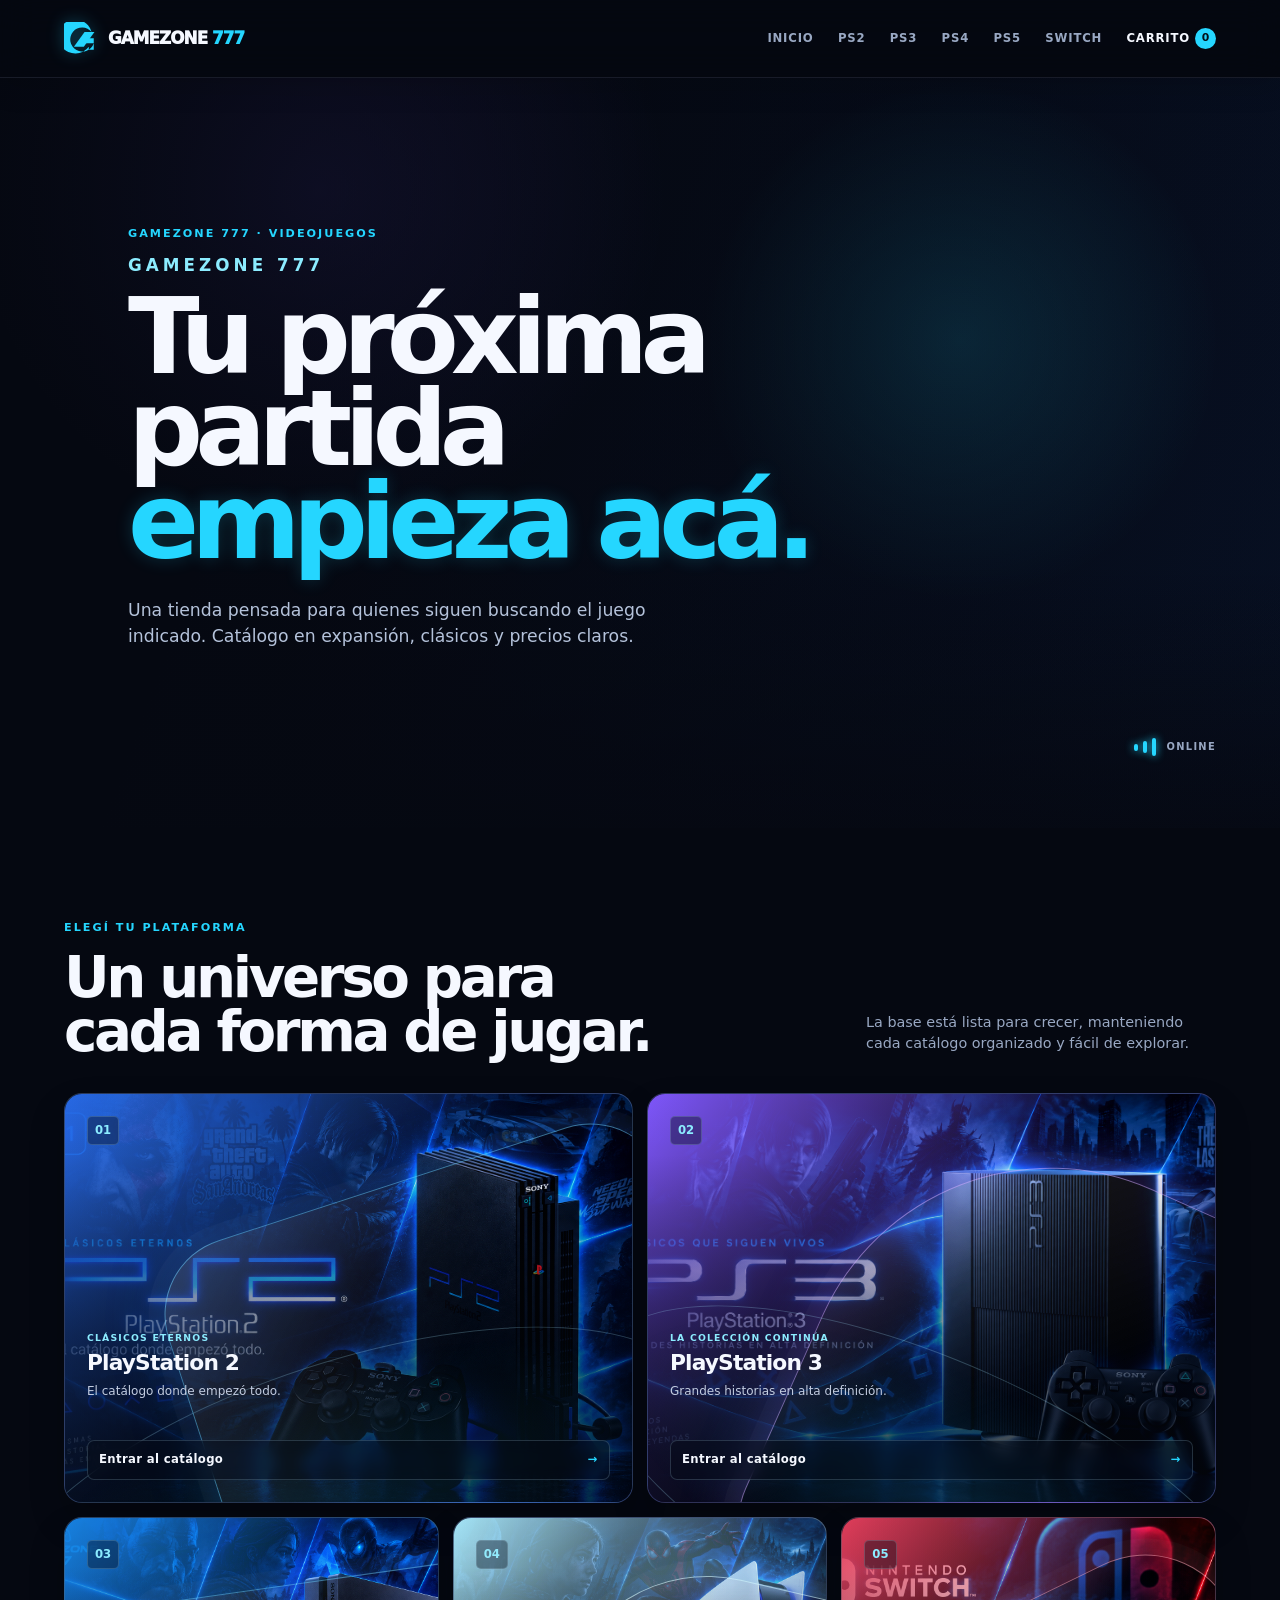
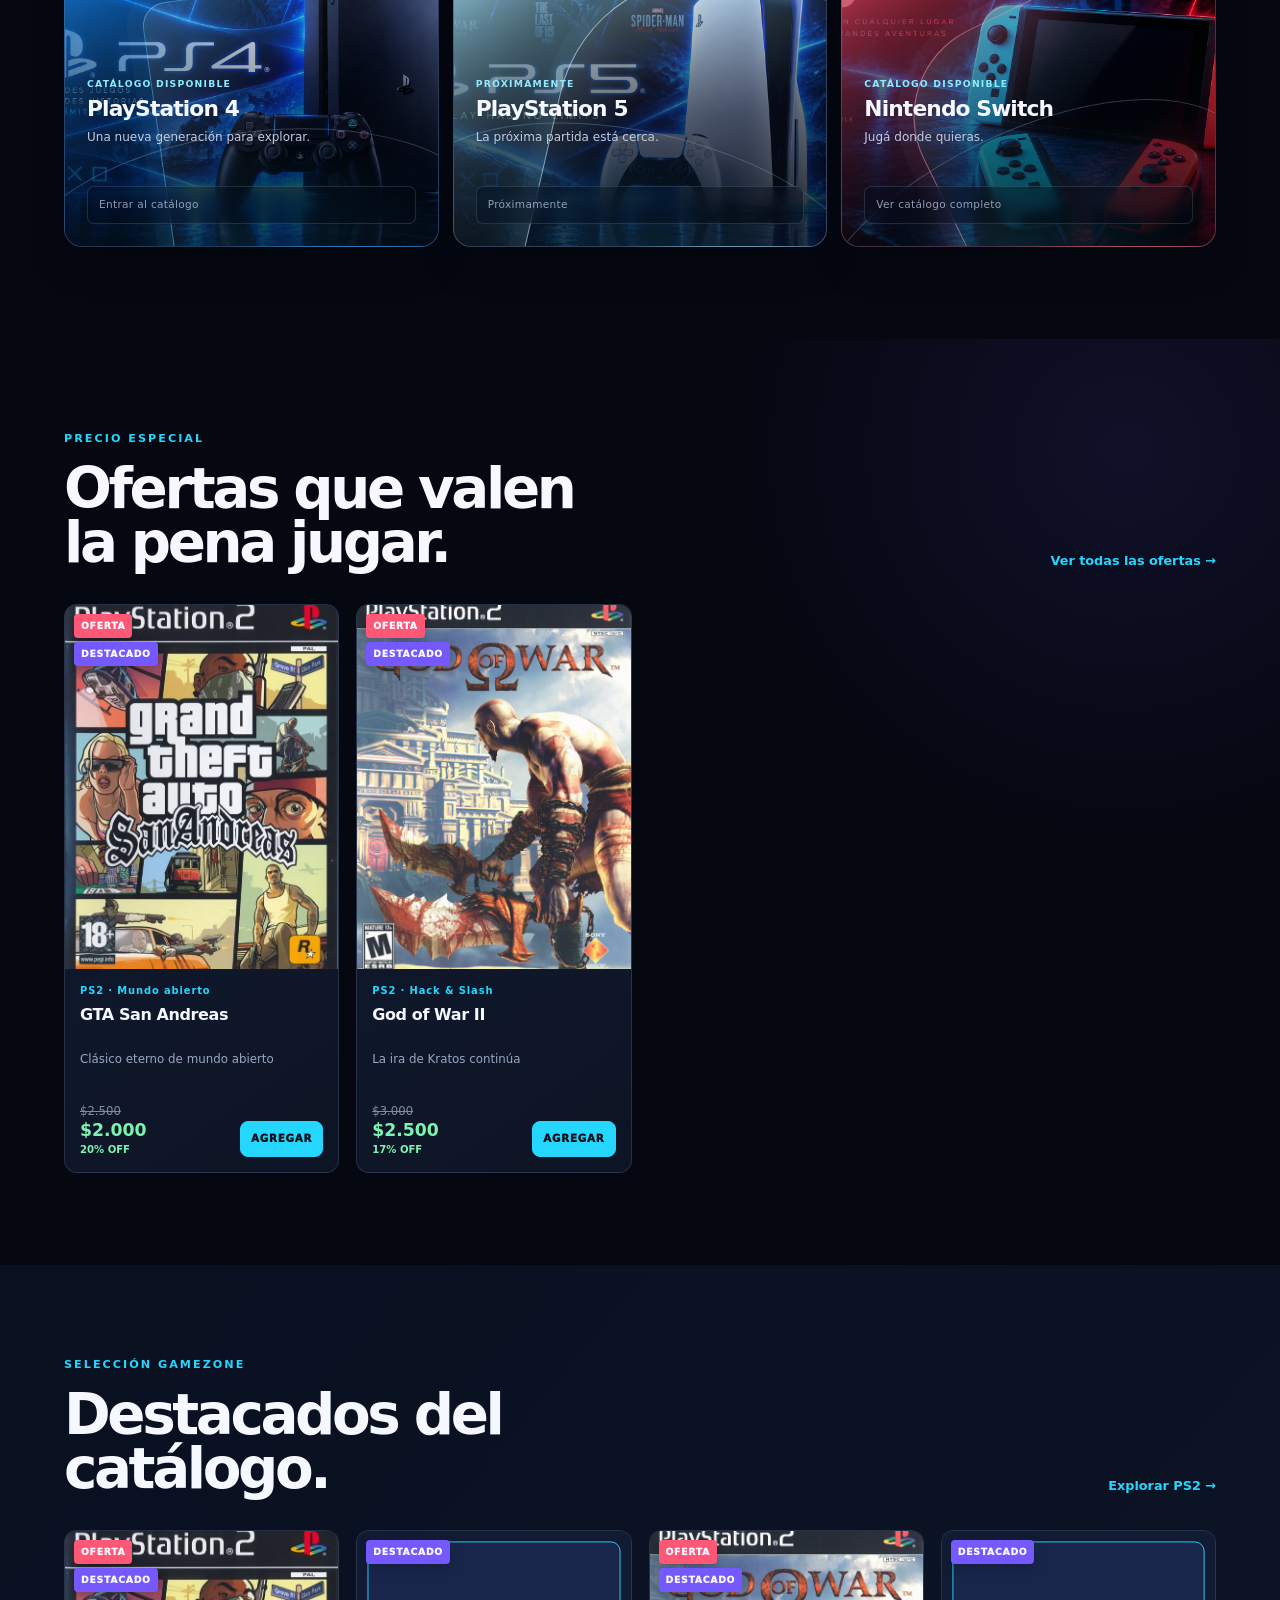
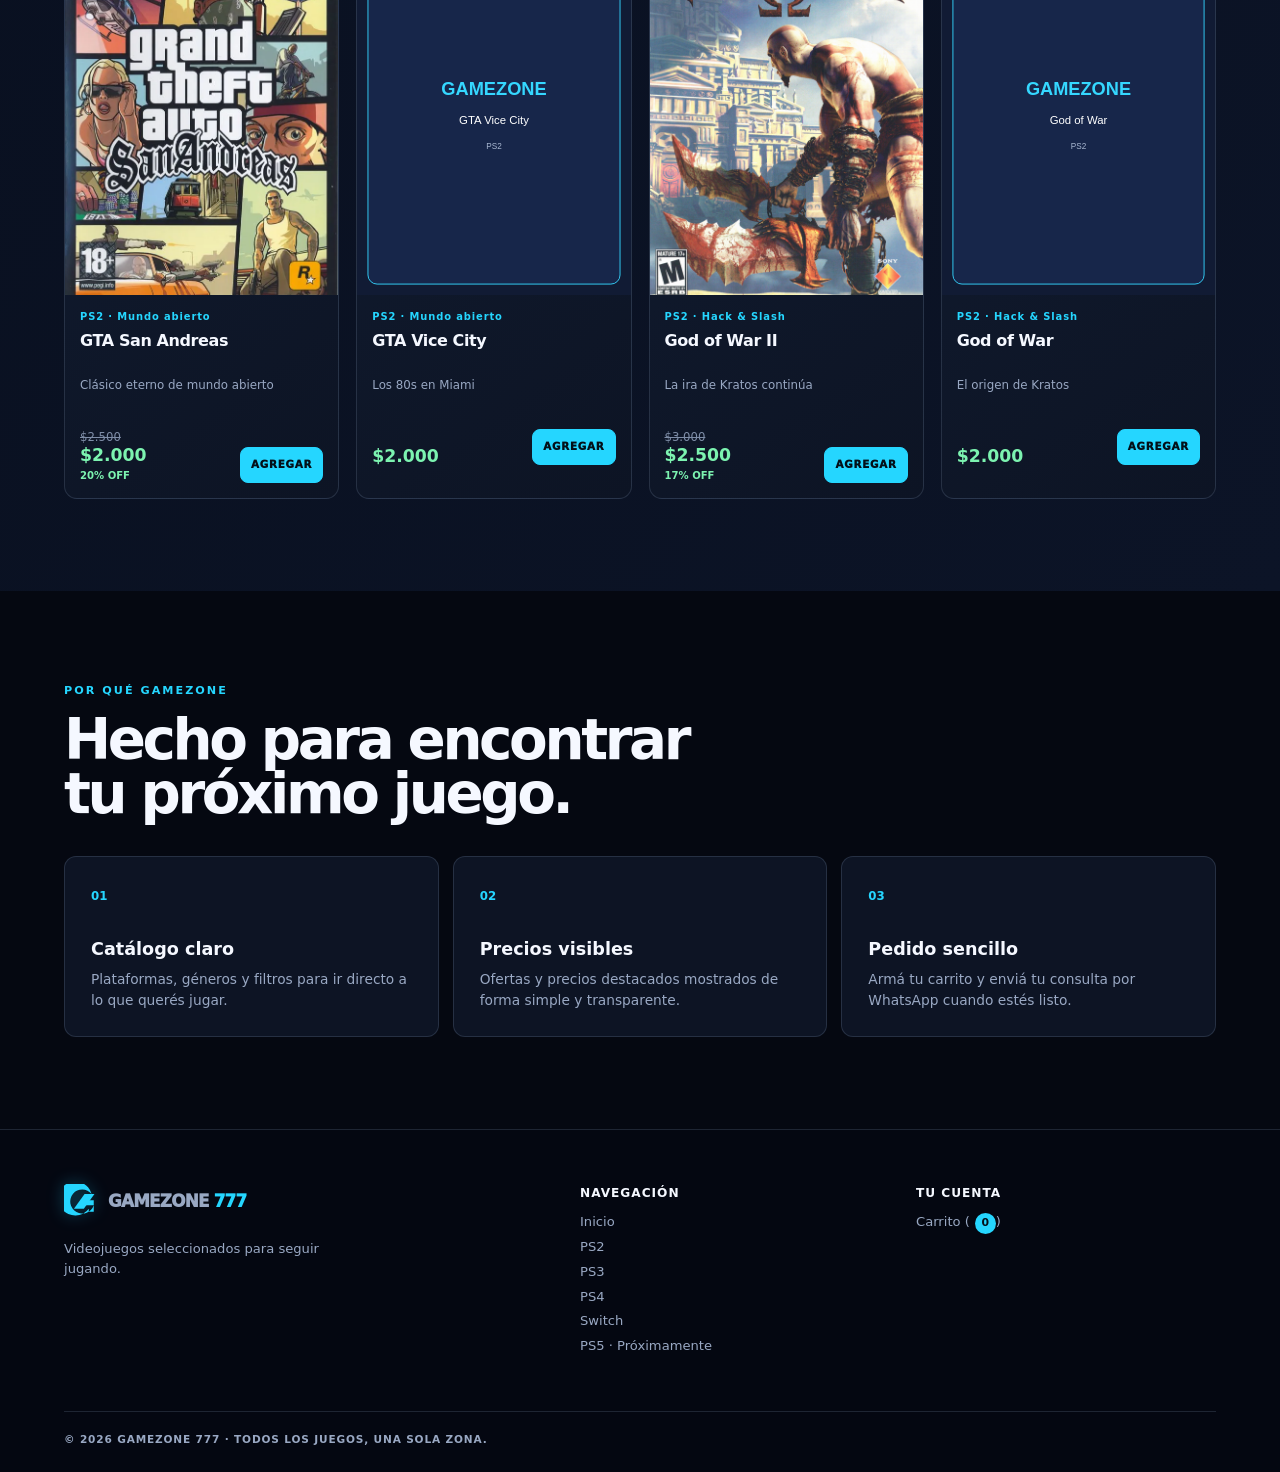
==== commit 41c243a5: "Add script for ps2-completo.js" ====
--- a/index.html
+++ b/index.html
@@ -573,6 +573,7 @@
   <script src="js/store.js"></script>
 
   <script src="data/ps2.js"></script>
+  <script src="data/ps2-completo.js"></script>
   <script src="data/ps3.js"></script>
   <script src="data/ps4.js"></script>
   <script src="data/switch.js"></script>
@@ -640,4 +641,4 @@
 </script>
 
 </body>
-</html>+</html>
